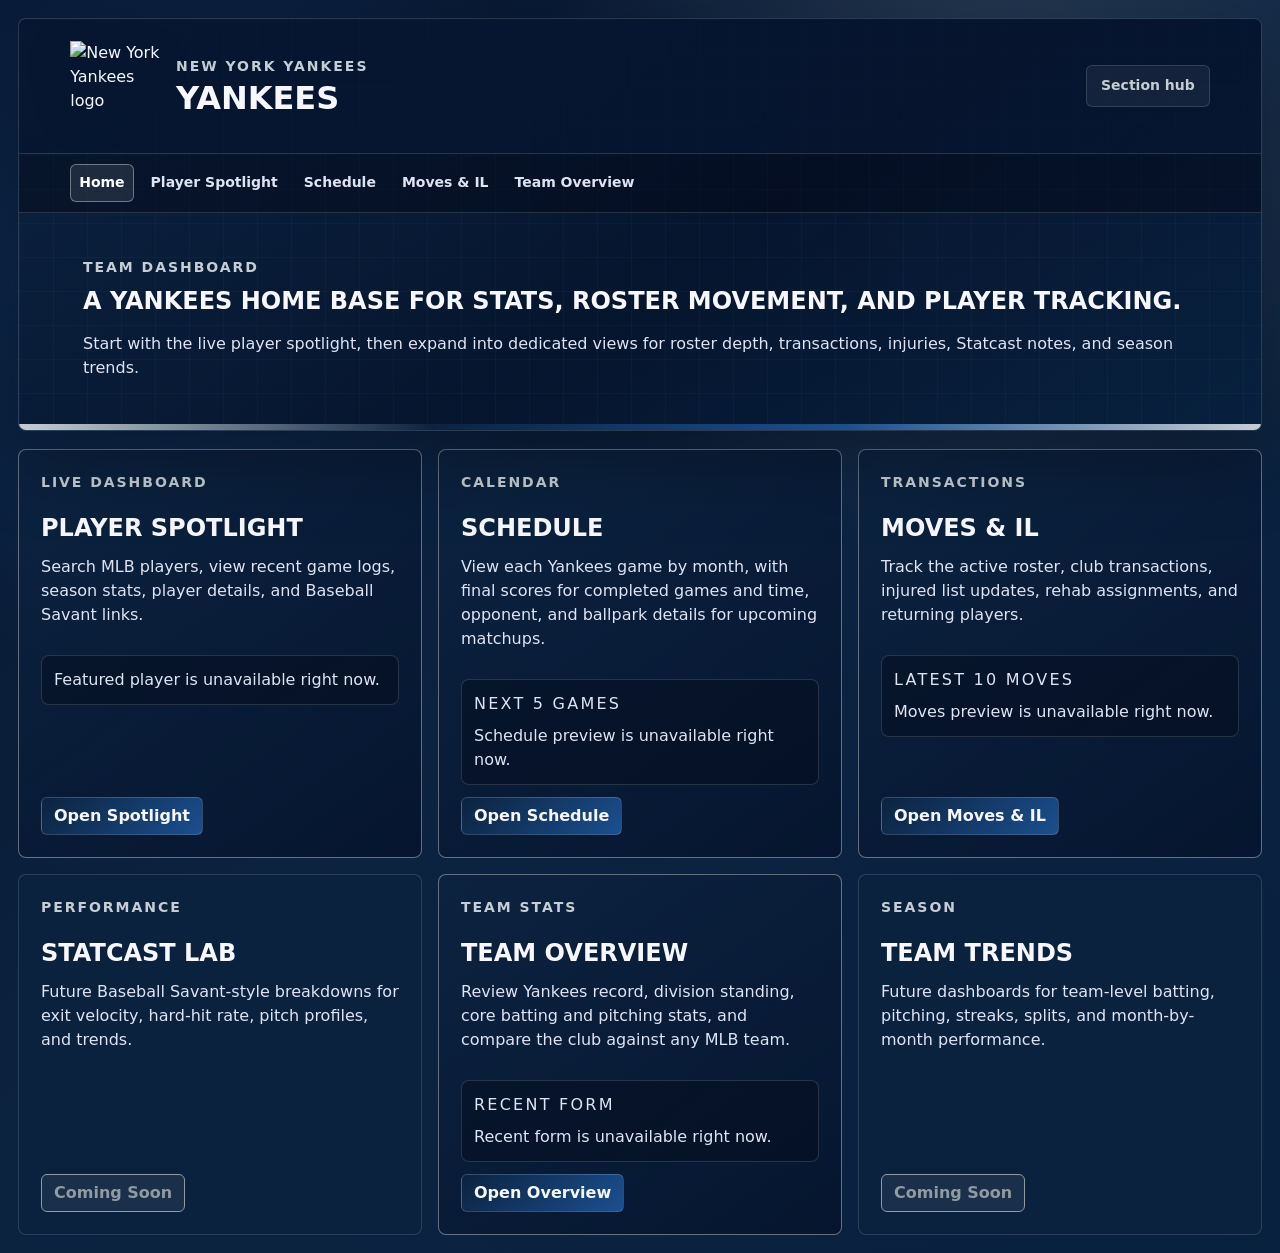
==== yankees/index.html @ 2ce7e10b "added a universal stylesheet" ====
<!doctype html>
<html lang="en">
  <head>
    <meta charset="UTF-8" />
    <meta name="viewport" content="width=device-width, initial-scale=1.0" />
    <title>Yankees</title>
    <link rel="preconnect" href="https://statsapi.mlb.com" />
    <link rel="preconnect" href="https://cdn.jsdelivr.net" />
    <link href="https://cdn.jsdelivr.net/npm/bootstrap@5.3.3/dist/css/bootstrap.min.css" rel="stylesheet" />
    <link rel="stylesheet" href="./styles.css" />
    <link rel="stylesheet" href="./shared.css" />
  </head>
  <body>
    <main class="site-shell container-fluid">
      <section class="hero-panel position-relative overflow-hidden">
        <header class="topbar d-flex flex-column flex-md-row align-items-start align-items-md-center justify-content-between gap-3">
          <div class="brand-lockup d-flex align-items-center gap-3">
            <img class="brand-logo" src="./assets/new-york-yankees.svg" alt="New York Yankees logo" />
            <div>
              <p class="kicker mb-1">New York Yankees</p>
              <h1 class="display-title mb-0">Yankees</h1>
            </div>
          </div>
          <span class="status-pill">Section hub</span>
        </header>

        <details class="site-nav">
          <summary><span>Menu</span><span class="site-nav-icon" aria-hidden="true"></span></summary>
          <nav class="site-nav-links" aria-label="Yankees sections">
            <a class="site-nav-link active" href="./">Home</a>
            <a class="site-nav-link" href="./player-spotlight/">Player Spotlight</a>
            <a class="site-nav-link" href="./schedule/">Schedule</a>
            <a class="site-nav-link" href="./moves-il/">Moves & IL</a>
            <a class="site-nav-link" href="./team-overview/">Team Overview</a>
          </nav>
        </details>
        <nav class="desktop-site-nav navbar navbar-expand" aria-label="Yankees sections">
          <div class="navbar-nav">
            <a class="nav-link active" href="./" aria-current="page">Home</a>
            <a class="nav-link" href="./player-spotlight/">Player Spotlight</a>
            <a class="nav-link" href="./schedule/">Schedule</a>
            <a class="nav-link" href="./moves-il/">Moves & IL</a>
            <a class="nav-link" href="./team-overview/">Team Overview</a>
          </div>
        </nav>

        <section class="hero-body row g-4 align-items-end">
          <div class="col-12">
            <p class="eyebrow mb-2">Team dashboard</p>
            <h2 class="hero-heading mb-3">A Yankees home base for stats, roster movement, and player tracking.</h2>
            <p class="hero-copy mb-0">
              Start with the live player spotlight, then expand into dedicated views for roster depth, transactions, injuries, Statcast notes, and season trends.
            </p>
          </div>
        </section>
      </section>

      <section class="section-grid row g-3">
        <article class="col-12 col-md-6 col-xl-4">
          <div class="section-card section-card-active h-100">
            <p class="card-kicker mb-2">Live Dashboard</p>
            <h2>Player Spotlight</h2>
            <p>Search MLB players, view recent game logs, season stats, player details, and Baseball Savant links.</p>
            <div class="card-preview" id="spotlight-preview">
              <p class="preview-loading mb-0">Loading featured player...</p>
            </div>
            <a class="btn btn-section" href="./player-spotlight/">Open Spotlight</a>
          </div>
        </article>

        <article class="col-12 col-md-6 col-xl-4">
          <div class="section-card section-card-active h-100">
            <p class="card-kicker mb-2">Calendar</p>
            <h2>Schedule</h2>
            <p>View each Yankees game by month, with final scores for completed games and time, opponent, and ballpark details for upcoming matchups.</p>
            <div class="card-preview">
              <p class="preview-label mb-2">Next 5 Games</p>
              <div class="preview-list" id="schedule-preview">
                <p class="preview-loading mb-0">Loading schedule...</p>
              </div>
            </div>
            <a class="btn btn-section" href="./schedule/">Open Schedule</a>
          </div>
        </article>

        <article class="col-12 col-md-6 col-xl-4">
          <div class="section-card section-card-active h-100">
            <p class="card-kicker mb-2">Transactions</p>
            <h2>Moves & IL</h2>
            <p>Track the active roster, club transactions, injured list updates, rehab assignments, and returning players.</p>
            <div class="card-preview">
              <p class="preview-label mb-2">Latest 10 Moves</p>
              <div class="preview-list" id="moves-preview">
                <p class="preview-loading mb-0">Loading moves...</p>
              </div>
            </div>
            <a class="btn btn-section" href="./moves-il/">Open Moves & IL</a>
          </div>
        </article>

        <article class="col-12 col-md-6 col-xl-4">
          <div class="section-card h-100">
            <p class="card-kicker mb-2">Performance</p>
            <h2>Statcast Lab</h2>
            <p>Future Baseball Savant-style breakdowns for exit velocity, hard-hit rate, pitch profiles, and trends.</p>
            <span class="btn btn-section disabled" aria-disabled="true">Coming Soon</span>
          </div>
        </article>

        <article class="col-12 col-md-6 col-xl-4">
          <div class="section-card section-card-active h-100">
            <p class="card-kicker mb-2">Team Stats</p>
            <h2>Team Overview</h2>
            <p>Review Yankees record, division standing, core batting and pitching stats, and compare the club against any MLB team.</p>
            <div class="card-preview">
              <p class="preview-label mb-2">Recent Form</p>
              <div class="form-preview" id="form-preview">
                <p class="preview-loading mb-0">Scanning recent games...</p>
              </div>
            </div>
            <a class="btn btn-section" href="./team-overview/">Open Overview</a>
          </div>
        </article>

        <article class="col-12 col-md-6 col-xl-4">
          <div class="section-card h-100">
            <p class="card-kicker mb-2">Season</p>
            <h2>Team Trends</h2>
            <p>Future dashboards for team-level batting, pitching, streaks, splits, and month-by-month performance.</p>
            <span class="btn btn-section disabled" aria-disabled="true">Coming Soon</span>
          </div>
        </article>
      </section>
    </main>
    <script src="./app.js" defer></script>
  </body>
</html>
---- yankees/styles.css ----
strong,
b {
  font-weight: 700;
}

.display-title {
  font-size: 2rem;
  font-weight: 800;
  line-height: 1.1;
}

.hero-heading,
.section-card h2 {
  font-size: 1.5rem;
  font-weight: 700;
  line-height: 1.25;
}

.hero-copy,
.section-card p:not(.card-kicker),
.preview-row > span:last-child {
  font-size: 1rem;
  font-weight: 400;
}

.kicker,
.eyebrow,
.card-kicker,
.preview-label,
.preview-loading,
.status-pill,
.site-nav summary,
.site-nav-link,
.desktop-site-nav .nav-link,
.preview-row small,
.spotlight-mini small,
.form-row small {
  font-size: 0.875rem;
  font-weight: 600;
}

.preview-row strong,
.spotlight-mini strong,
.form-row strong,
.form-row b,
.mini-stat,
.btn-section {
  font-weight: 700;
}

.mini-stat {
  font-size: 0.875rem;
}

body {
  min-height: 100vh;
  color: var(--ink);
  background:
    radial-gradient(circle at 78% 10%, rgba(196, 206, 211, 0.16), transparent 30%),
    radial-gradient(circle at 12% 20%, rgba(27, 79, 143, 0.38), transparent 28%),
    linear-gradient(135deg, var(--swatch-deep) 0%, var(--yankees-navy) 48%, var(--swatch-shadow) 100%);
  font-family: Inter, ui-sans-serif, system-ui, -apple-system, BlinkMacSystemFont, "Segoe UI", sans-serif;
}

.site-shell {
  max-width: 1440px;
  padding: 18px;
}

.hero-panel {
  min-height: 0;
  border: 1px solid var(--line);
  border-radius: 8px;
  background:
    linear-gradient(rgba(255, 255, 255, 0.024) 1px, transparent 1px),
    linear-gradient(90deg, rgba(255, 255, 255, 0.024) 1px, transparent 1px),
    linear-gradient(145deg, rgba(12, 35, 64, 0.98), rgba(6, 21, 46, 0.96) 56%, rgba(8, 33, 63, 0.98));
  background-size: 34px 34px, 34px 34px, auto;
  box-shadow: var(--shadow);
}

.hero-panel::after {
  content: "";
  position: absolute;
  inset: auto 0 0;
  height: 6px;
  background: linear-gradient(90deg, var(--yankees-silver), var(--yankees-navy), var(--swatch-mid), var(--yankees-silver));
}

.hero-body {
  padding: clamp(24px, 4vw, 44px) clamp(20px, 5vw, 64px) clamp(30px, 4vw, 50px);
}

.kicker,
.eyebrow,
.card-kicker {
  color: var(--muted);
  font-size: 0.78rem;
  font-weight: 800;
  letter-spacing: 0.14em;
  text-transform: uppercase;
}

.display-title,
.hero-heading,
.section-card h2 {
  letter-spacing: 0;
  text-transform: uppercase;
}

.display-title {
  font-size: clamp(2.2rem, 6vw, 5.6rem);
  font-weight: 850;
  line-height: 0.92;
}

.hero-heading {
  max-width: none;
  font-size: clamp(2rem, 5vw, 4.9rem);
  font-weight: 850;
  line-height: 0.98;
}

.hero-copy {
  max-width: none;
  color: #dfe4f4;
  font-size: clamp(1rem, 1.8vw, 1.25rem);
  font-weight: 650;
}

.status-pill {
  min-height: 42px;
  border: 1px solid var(--line);
  border-radius: 6px;
  color: var(--yankees-silver);
  background: rgba(255, 255, 255, 0.06);
  display: inline-flex;
  align-items: center;
  justify-content: center;
  padding: 0 14px;
  font-size: 0.85rem;
  font-weight: 800;
  white-space: nowrap;
}

.section-grid {
  padding-top: 18px;
}

.section-card {
  border: 1px solid var(--line);
  border-radius: 8px;
  background: var(--panel);
  padding: 22px;
  display: flex;
  flex-direction: column;
  gap: 12px;
}

.section-card-active {
  border-color: var(--line-bright);
  background: linear-gradient(145deg, rgba(12, 35, 64, 0.98), rgba(6, 21, 46, 0.92));
}

.section-card h2 {
  margin: 0;
  font-size: clamp(1.35rem, 2.4vw, 2rem);
  font-weight: 850;
}

.section-card p:not(.card-kicker) {
  color: #dfe4f4;
  font-weight: 650;
}

.card-preview {
  border: 1px solid var(--line);
  border-radius: 8px;
  background: rgba(3, 6, 20, 0.36);
  padding: 12px;
}

.preview-label {
  color: var(--muted);
  font-size: 0.72rem;
  font-weight: 900;
  letter-spacing: 0.14em;
  text-transform: uppercase;
}

.preview-loading {
  color: var(--muted);
  font-size: 0.88rem;
  font-weight: 750;
}

.preview-list,
.form-preview {
  display: grid;
  gap: 8px;
}

.preview-list {
  max-height: 248px;
  overflow: auto;
}

.preview-row,
.spotlight-mini,
.form-row {
  border: 1px solid rgba(196, 206, 212, 0.12);
  border-radius: 6px;
  color: var(--ink);
  background: rgba(255, 255, 255, 0.045);
  text-decoration: none;
}

.preview-row:hover,
.preview-row:focus,
.spotlight-mini:hover,
.spotlight-mini:focus,
.form-row:hover,
.form-row:focus {
  border-color: var(--line-bright);
  color: #fff;
  background: rgba(196, 206, 212, 0.12);
}

.preview-row {
  min-height: 54px;
  display: grid;
  grid-template-columns: minmax(88px, 0.4fr) minmax(0, 1fr);
  gap: 12px;
  align-items: center;
  padding: 8px 10px;
}

.preview-row span,
.spotlight-mini span,
.form-row span {
  min-width: 0;
}

.preview-row strong,
.spotlight-mini strong,
.form-row strong,
.form-row b {
  display: block;
  overflow: hidden;
  color: var(--ink);
  font-weight: 900;
  line-height: 1.2;
  text-overflow: ellipsis;
  white-space: nowrap;
}

.preview-row small,
.spotlight-mini small,
.form-row small {
  display: block;
  overflow: hidden;
  color: var(--muted);
  font-size: 0.74rem;
  font-weight: 800;
  line-height: 1.25;
  text-overflow: ellipsis;
  white-space: nowrap;
}

.preview-row > span:last-child {
  overflow: hidden;
  color: #dfe4f4;
  font-size: 0.86rem;
  font-weight: 750;
  text-overflow: ellipsis;
  white-space: nowrap;
}

.spotlight-mini {
  display: grid;
  grid-template-columns: minmax(0, 1fr) auto auto;
  gap: 8px;
  align-items: center;
  padding: 10px;
}

.mini-stat {
  min-width: 62px;
  border-radius: 6px;
  color: var(--yankees-silver);
  background: rgba(196, 206, 212, 0.12);
  display: inline-flex;
  justify-content: center;
  padding: 7px 8px;
  font-size: 0.82rem;
  font-weight: 900;
  white-space: nowrap;
}

.form-row {
  display: grid;
  grid-template-columns: 74px minmax(0, 1fr);
  gap: 10px;
  align-items: center;
  padding: 10px;
}

.form-row.hot {
  border-left: 3px solid #9af0c8;
}

.form-row.watch {
  border-left: 3px solid #ffbec4;
}

.btn-section {
  width: fit-content;
  margin-top: auto;
  border: 1px solid rgba(255, 255, 255, 0.16);
  border-radius: 6px;
  color: var(--ink);
  background: linear-gradient(135deg, var(--yankees-navy), var(--swatch-mid));
  font-weight: 800;
}

.btn-section:hover,
.btn-section:focus {
  border-color: rgba(255, 255, 255, 0.32);
  color: #fff;
  background: linear-gradient(135deg, var(--swatch-mid), var(--swatch-shadow));
}

.btn-section.disabled {
  color: var(--quiet);
  background: rgba(255, 255, 255, 0.06);
  opacity: 1;
}

@media (max-width: 575.98px) {
  .site-shell {
    padding: 10px;
  }

  .topbar,
  .hero-body {
    padding-inline: 16px;
  }

  .brand-lockup {
    align-items: flex-start !important;
  }

  .brand-logo {
    height: 4rem;
  }

  .display-title {
    font-size: clamp(2rem, 13vw, 3.2rem);
  }

  .hero-heading {
    font-size: clamp(1.6rem, 9vw, 2.6rem);
  }

  .site-nav summary {
    display: flex;
    padding-inline: 16px;
  }

  .site-nav {
    display: block;
  }

  .site-nav-links {
    display: none;
    padding: 0 16px 12px;
  }

  .site-nav[open] .site-nav-links {
    display: grid;
    grid-template-columns: 1fr;
  }

  .site-nav-link {
    width: 100%;
  }

  .desktop-site-nav {
    display: none;
  }

  .status-pill,
  .btn-section {
    width: 100%;
  }

  .spotlight-mini,
  .form-row,
  .preview-row {
    grid-template-columns: 1fr;
  }

  .mini-stat {
    justify-content: flex-start;
  }
}

strong,
b {
  font-weight: 700;
}

.display-title {
  font-size: 2rem;
  font-weight: 800;
  line-height: 1.1;
}

.hero-heading,
.section-card h2 {
  font-size: 1.5rem;
  font-weight: 700;
  line-height: 1.25;
}

.hero-copy,
.section-card p:not(.card-kicker),
.preview-row > span:last-child {
  font-size: 1rem;
  font-weight: 400;
}

.kicker,
.eyebrow,
.card-kicker,
.preview-label,
.preview-loading,
.status-pill,
.site-nav summary,
.site-nav-link,
.desktop-site-nav .nav-link,
.preview-row small,
.spotlight-mini small,
.form-row small {
  font-size: 0.875rem;
  font-weight: 600;
}

.preview-row strong,
.spotlight-mini strong,
.form-row strong,
.form-row b,
.mini-stat,
.btn-section {
  font-weight: 700;
}

.mini-stat {
  font-size: 0.875rem;
}
---- yankees/shared.css ----
:root {
  color-scheme: dark;
  --yankees-navy: #0c2340;
  --yankees-silver: #c4ced4;
  --swatch-deep: #06152e;
  --swatch-mid: #1b4f8f;
  --swatch-shadow: #08213f;
  --bs-body-color: #f7f8ff;
  --bs-body-bg: var(--swatch-deep);
  --ink: #f7f8ff;
  --muted: var(--yankees-silver);
  --quiet: #8f9aa2;
  --line: rgba(196, 206, 211, 0.18);
  --line-bright: rgba(196, 206, 211, 0.48);
  --panel: rgba(12, 35, 64, 0.84);
  --panel-strong: rgba(6, 21, 46, 0.94);
  --green: #4db38a;
  --shadow: 0 24px 80px rgba(0, 0, 0, 0.34);
}

body {
  min-height: 100vh;
  color: var(--ink);
  background:
    radial-gradient(circle at 78% 10%, rgba(196, 206, 211, 0.16), transparent 30%),
    radial-gradient(circle at 12% 20%, rgba(27, 79, 143, 0.38), transparent 28%),
    linear-gradient(135deg, var(--swatch-deep) 0%, var(--yankees-navy) 48%, var(--swatch-shadow) 100%);
  font-family: Inter, ui-sans-serif, system-ui, -apple-system, BlinkMacSystemFont, "Segoe UI", sans-serif;
  font-size: 1rem;
  font-weight: 400;
  line-height: 1.5;
}

strong,
b {
  font-weight: 700;
}

.site-shell,
.app-shell {
  max-width: 1440px;
  padding: 18px;
}

.topbar {
  min-height: 86px;
  padding: 22px clamp(20px, 4vw, 54px);
  border-bottom: 1px solid var(--line);
  background: rgba(6, 21, 46, 0.76);
}

.brand-lockup {
  min-width: 0;
}

.brand-logo {
  width: auto;
  height: calc(clamp(2.024rem, 5.52vw, 5.152rem) + 1.2rem);
  aspect-ratio: 1;
  flex: 0 0 auto;
  object-fit: contain;
  border: 0;
  border-radius: 0;
  background: transparent;
  padding: 0;
  filter: drop-shadow(0 12px 22px rgba(0, 0, 0, 0.28));
}

.site-nav {
  display: none;
  border-bottom: 1px solid var(--line);
  background: rgba(3, 6, 20, 0.42);
}

.site-nav summary {
  min-height: 50px;
  padding: 0 clamp(20px, 4vw, 54px);
  color: var(--ink);
  cursor: pointer;
  display: none;
  align-items: center;
  justify-content: space-between;
  font-size: 0.875rem;
  font-weight: 600;
  text-transform: uppercase;
}

.site-nav summary::-webkit-details-marker {
  display: none;
}

.site-nav-icon,
.site-nav-icon::before,
.site-nav-icon::after {
  width: 22px;
  height: 2px;
  border-radius: 999px;
  background: var(--yankees-silver);
  display: block;
}

.site-nav-icon {
  position: relative;
}

.site-nav-icon::before,
.site-nav-icon::after {
  content: "";
  position: absolute;
  left: 0;
}

.site-nav-icon::before {
  top: -7px;
}

.site-nav-icon::after {
  top: 7px;
}

.site-nav-links {
  padding: 10px clamp(20px, 4vw, 54px);
  display: flex;
  flex-wrap: wrap;
  gap: 8px;
}

.site-nav-link {
  min-height: 38px;
  border: 1px solid transparent;
  border-radius: 6px;
  color: #dfe4f4;
  display: inline-flex;
  align-items: center;
  padding: 0 12px;
  font-size: 0.875rem;
  font-weight: 600;
  text-decoration: none;
}

.site-nav-link:hover,
.site-nav-link:focus,
.site-nav-link.active {
  border-color: var(--line-bright);
  color: #fff;
  background: rgba(196, 206, 212, 0.12);
}

.desktop-site-nav {
  min-height: 58px;
  border-bottom: 1px solid var(--line);
  background: rgba(3, 6, 20, 0.42);
  padding: 10px clamp(20px, 4vw, 54px);
}

.desktop-site-nav .navbar-nav {
  flex-direction: row;
  flex-wrap: wrap;
  gap: 8px;
}

.desktop-site-nav .nav-link {
  min-height: 38px;
  border: 1px solid transparent;
  border-radius: 6px;
  color: #dfe4f4;
  display: inline-flex;
  align-items: center;
  padding: 0 12px;
  font-size: 0.875rem;
  font-weight: 600;
}

.desktop-site-nav .nav-link:hover,
.desktop-site-nav .nav-link:focus,
.desktop-site-nav .nav-link.active {
  border-color: var(--line-bright);
  color: #fff;
  background: rgba(196, 206, 212, 0.12);
}

.display-title {
  font-size: 2rem;
  font-weight: 800;
  line-height: 1.1;
  letter-spacing: 0;
  text-transform: uppercase;
}

.page-heading,
.hero-heading,
.section-card h2,
.panel-heading,
.month-title,
.team-name,
.insight-panel h3 {
  font-size: 1.5rem;
  font-weight: 700;
  line-height: 1.25;
  letter-spacing: 0;
  text-transform: uppercase;
}

.standing-line,
.matchup,
.summary-strip strong,
.compact .stat-card strong {
  font-size: 1.25rem;
  font-weight: 600;
}

.kicker,
.eyebrow,
.card-kicker,
.panel-kicker,
.label-small,
.section-label,
.player-meta,
.status-pill,
.preview-label,
.preview-loading,
.result-button small,
.roster-link small,
.feed small,
.table th,
.stat-card span,
.metric-badge,
.metric-row strong,
.metric-value small,
.game-status,
.weekday-row span,
.day-number,
#recent-summary,
#roster-count,
#transaction-window {
  font-size: 0.875rem;
  font-weight: 600;
}

.status-pill {
  min-height: 42px;
  border: 1px solid var(--line);
  border-radius: 6px;
  color: var(--yankees-silver);
  background: rgba(255, 255, 255, 0.06);
  display: inline-flex;
  align-items: center;
  justify-content: center;
  padding: 0 14px;
  white-space: nowrap;
}

.btn-control,
.btn-yankees,
.btn-section,
.result-button span,
.mini-stat {
  font-weight: 700;
}

.hero-copy,
.page-copy,
.section-card p:not(.card-kicker),
.month-summary,
.game-detail,
.empty-day,
.player-bio,
.bio-row,
.table td,
.result-button span,
.form-control,
.feed p,
.roster-link span,
.insight-panel p,
.btn-control,
.btn-yankees {
  font-size: 1rem;
  font-weight: 400;
}

.record-line,
.metric-value span,
.player-name,
.stat-card strong {
  font-size: 2rem;
  font-weight: 800;
}

@media (max-width: 575.98px) {
  .site-shell,
  .app-shell {
    padding: 10px;
  }

  .topbar {
    padding-inline: 16px;
  }

  .brand-lockup {
    align-items: flex-start !important;
  }

  .brand-logo {
    height: 4rem;
  }

  .site-nav {
    display: block;
  }

  .site-nav summary {
    display: flex;
    padding-inline: 16px;
  }

  .site-nav-links {
    display: none;
    padding: 0 16px 12px;
  }

  .site-nav[open] .site-nav-links {
    display: grid;
    grid-template-columns: 1fr;
  }

  .site-nav-link {
    width: 100%;
  }

  .desktop-site-nav {
    display: none;
  }

  .header-actions,
  .status-pill,
  .nav-home-link {
    width: 100%;
  }
}
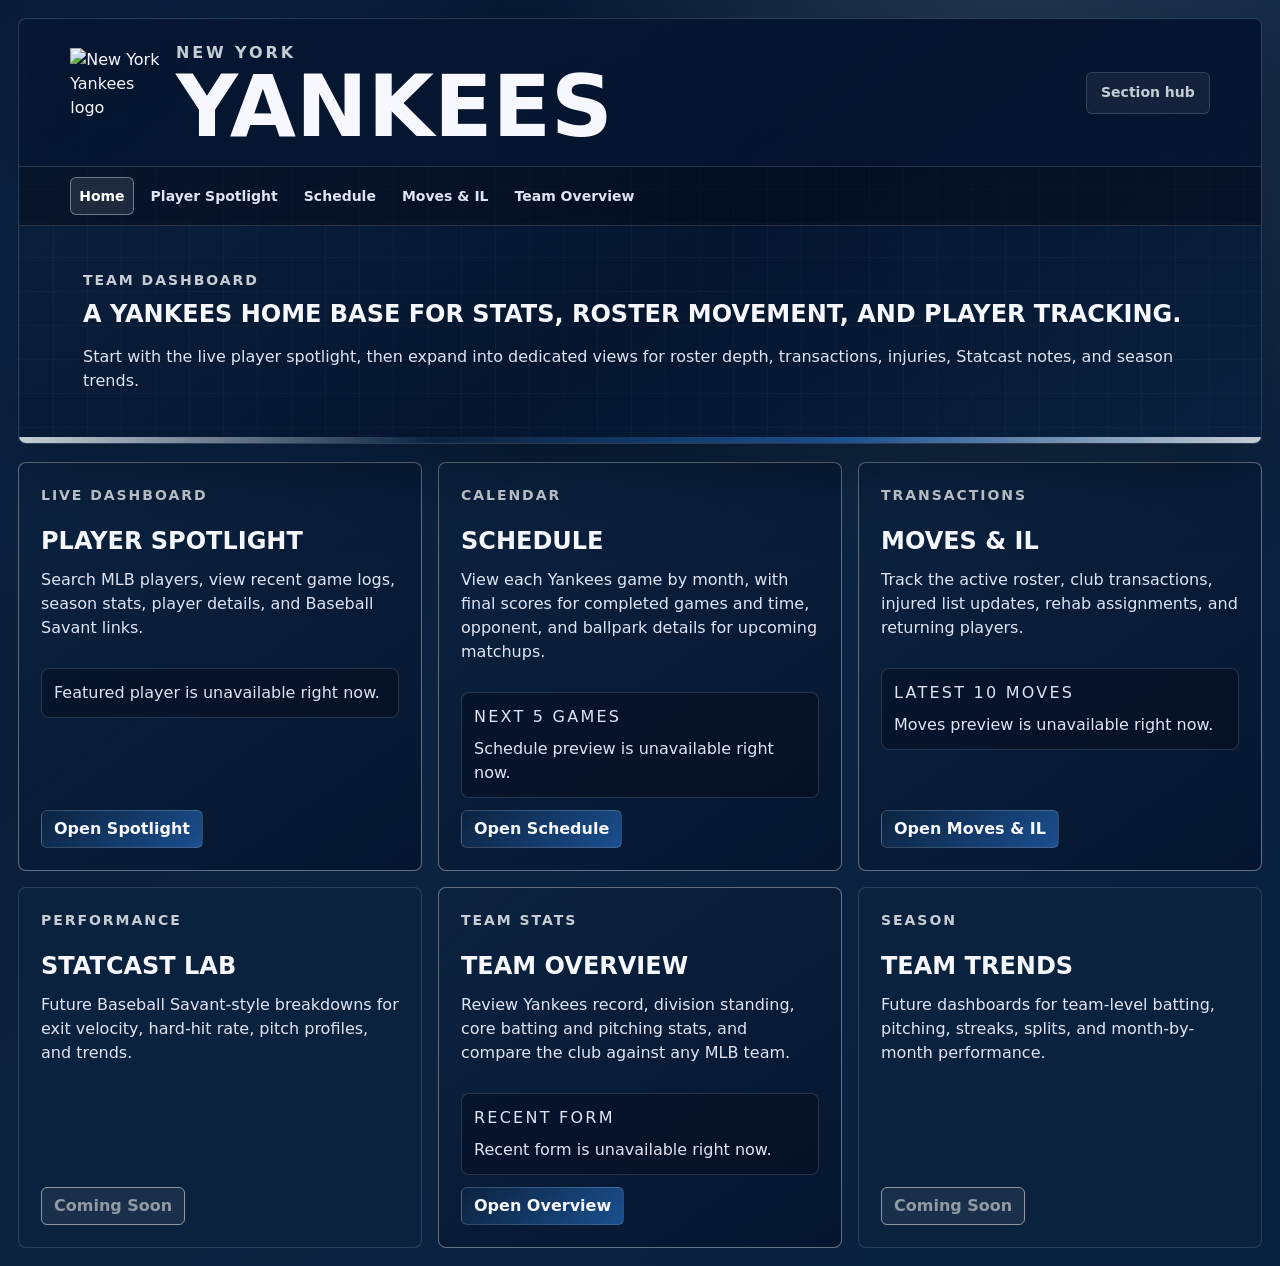
==== commit 9d704670: "fixed spacing issues on player spotlight and added recent games" ====
--- a/yankees/index.html
+++ b/yankees/index.html
@@ -17,8 +17,8 @@
           <div class="brand-lockup d-flex align-items-center gap-3">
             <img class="brand-logo" src="./assets/new-york-yankees.svg" alt="New York Yankees logo" />
             <div>
-              <p class="kicker mb-1">New York Yankees</p>
-              <h1 class="display-title mb-0">Yankees</h1>
+              <p class="kicker brand-kicker mb-1">New York</p>
+              <h1 class="display-title brand-title mb-0">Yankees</h1>
             </div>
           </div>
           <span class="status-pill">Section hub</span>
--- a/yankees/shared.css
+++ b/yankees/shared.css
@@ -286,6 +286,18 @@
   font-weight: 800;
 }
 
+.brand-title {
+  font-size: calc(clamp(2.024rem, 5.52vw, 4.152rem) + 1.2rem);
+  font-weight: 800;
+  line-height: 0.88;
+}
+
+.brand-kicker {
+  font-size: 1rem;
+  font-weight: 700;
+  letter-spacing: 0.18em;
+}
+
 @media (max-width: 575.98px) {
   .site-shell,
   .app-shell {
@@ -304,6 +316,14 @@
     height: 4rem;
   }
 
+  .brand-title {
+    font-size: 4rem;
+  }
+
+  .brand-kicker {
+    font-size: 0.875rem;
+  }
+
   .site-nav {
     display: block;
   }
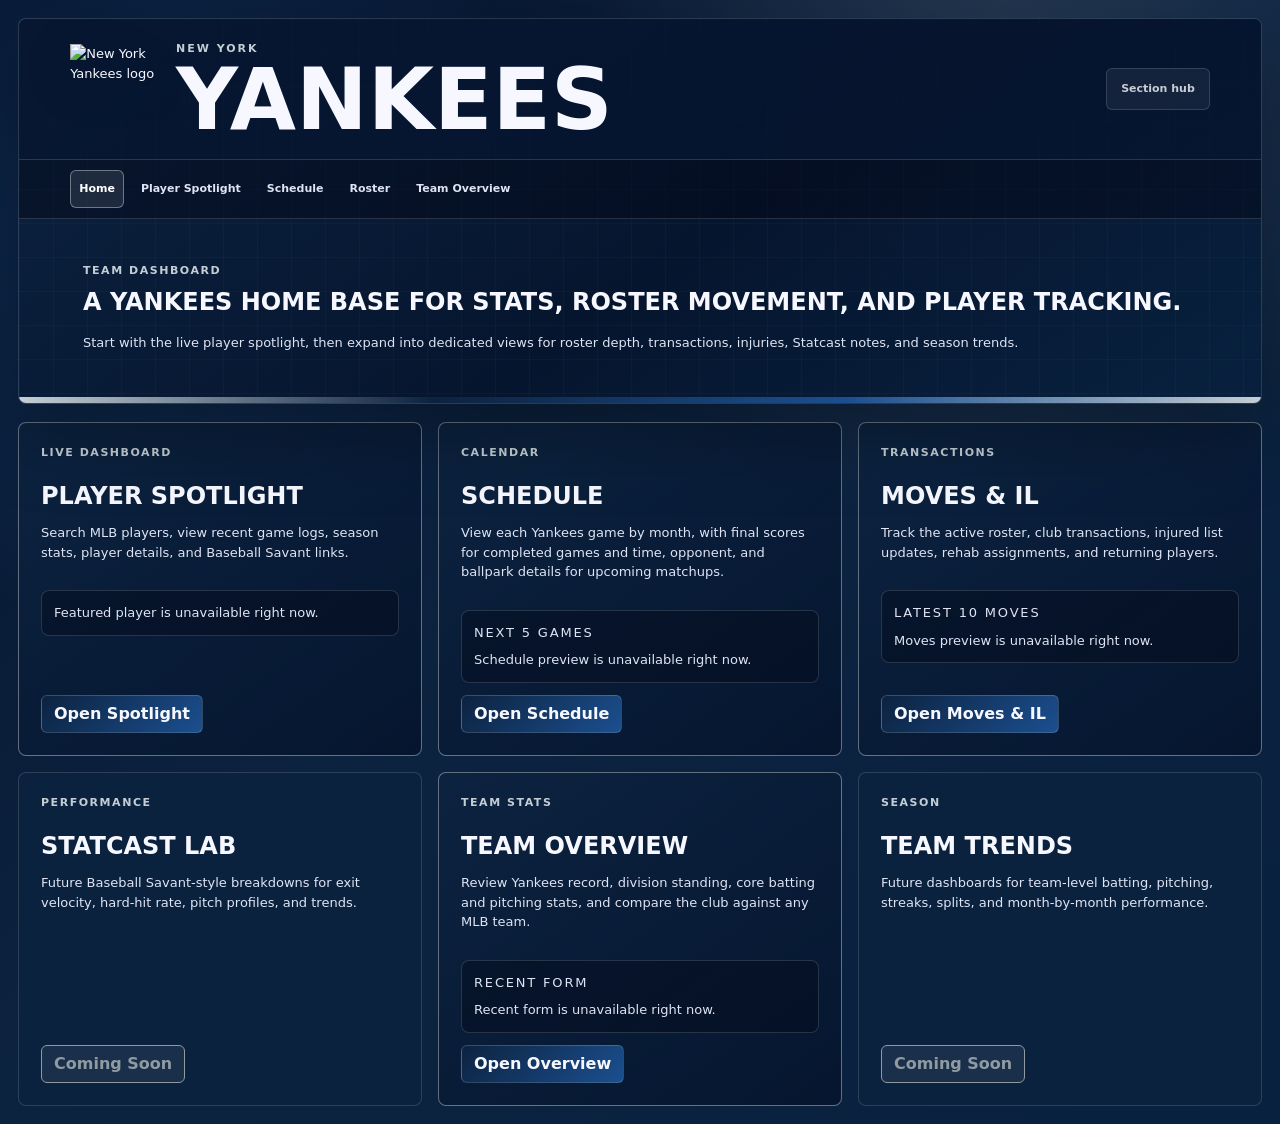
==== commit a6f91864: "renamed Moves & IL to roster on the navigation bar" ====
--- a/yankees/index.html
+++ b/yankees/index.html
@@ -30,7 +30,7 @@
             <a class="site-nav-link active" href="./">Home</a>
             <a class="site-nav-link" href="./player-spotlight/">Player Spotlight</a>
             <a class="site-nav-link" href="./schedule/">Schedule</a>
-            <a class="site-nav-link" href="./moves-il/">Moves & IL</a>
+            <a class="site-nav-link" href="./moves-il/">Roster</a>
             <a class="site-nav-link" href="./team-overview/">Team Overview</a>
           </nav>
         </details>
@@ -39,7 +39,7 @@
             <a class="nav-link active" href="./" aria-current="page">Home</a>
             <a class="nav-link" href="./player-spotlight/">Player Spotlight</a>
             <a class="nav-link" href="./schedule/">Schedule</a>
-            <a class="nav-link" href="./moves-il/">Moves & IL</a>
+            <a class="nav-link" href="./moves-il/">Roster</a>
             <a class="nav-link" href="./team-overview/">Team Overview</a>
           </div>
         </nav>
--- a/yankees/shared.css
+++ b/yankees/shared.css
@@ -16,6 +16,8 @@
   --panel-strong: rgba(6, 21, 46, 0.94);
   --green: #4db38a;
   --shadow: 0 24px 80px rgba(0, 0, 0, 0.34);
+  --text-normal: 0.8125rem;
+  --text-small: 0.6875rem;
 }
 
 body {
@@ -26,7 +28,7 @@
     radial-gradient(circle at 12% 20%, rgba(27, 79, 143, 0.38), transparent 28%),
     linear-gradient(135deg, var(--swatch-deep) 0%, var(--yankees-navy) 48%, var(--swatch-shadow) 100%);
   font-family: Inter, ui-sans-serif, system-ui, -apple-system, BlinkMacSystemFont, "Segoe UI", sans-serif;
-  font-size: 1rem;
+  font-size: var(--text-normal);
   font-weight: 400;
   line-height: 1.5;
 }
@@ -80,7 +82,7 @@
   display: none;
   align-items: center;
   justify-content: space-between;
-  font-size: 0.875rem;
+  font-size: var(--text-small);
   font-weight: 600;
   text-transform: uppercase;
 }
@@ -133,7 +135,7 @@
   display: inline-flex;
   align-items: center;
   padding: 0 12px;
-  font-size: 0.875rem;
+  font-size: var(--text-small);
   font-weight: 600;
   text-decoration: none;
 }
@@ -167,7 +169,7 @@
   display: inline-flex;
   align-items: center;
   padding: 0 12px;
-  font-size: 0.875rem;
+  font-size: var(--text-small);
   font-weight: 600;
 }
 
@@ -232,8 +234,12 @@
 .day-number,
 #recent-summary,
 #roster-count,
-#transaction-window {
-  font-size: 0.875rem;
+#transaction-window,
+.roster-tab,
+.position-heading,
+.pagination-summary,
+.pagination-button {
+  font-size: var(--text-small);
   font-weight: 600;
 }
 
@@ -274,7 +280,7 @@
 .insight-panel p,
 .btn-control,
 .btn-yankees {
-  font-size: 1rem;
+  font-size: var(--text-normal);
   font-weight: 400;
 }
 
@@ -293,7 +299,7 @@
 }
 
 .brand-kicker {
-  font-size: 1rem;
+  font-size: var(--text-normal);
   font-weight: 700;
   letter-spacing: 0.18em;
 }
@@ -321,7 +327,7 @@
   }
 
   .brand-kicker {
-    font-size: 0.875rem;
+    font-size: var(--text-small);
   }
 
   .site-nav {
@@ -357,3 +363,64 @@
     width: 100%;
   }
 }
+
+body {
+  font-size: var(--text-normal);
+}
+
+.site-nav summary,
+.site-nav-link,
+.desktop-site-nav .nav-link,
+.kicker,
+.eyebrow,
+.card-kicker,
+.panel-kicker,
+.label-small,
+.section-label,
+.player-meta,
+.status-pill,
+.preview-label,
+.preview-loading,
+.result-button small,
+.roster-link small,
+.feed small,
+.table th,
+.stat-card span,
+.metric-badge,
+.metric-row strong,
+.metric-value small,
+.game-status,
+.weekday-row span,
+.day-number,
+.position-heading,
+.roster-tab,
+.transaction-badge,
+.pagination-summary,
+.pagination-button,
+.recent-window-button,
+#recent-summary,
+#roster-count,
+#transaction-window,
+.spotlight .bio-row span:first-child {
+  font-size: var(--text-small);
+}
+
+.hero-copy,
+.page-copy,
+.section-card p:not(.card-kicker),
+.month-summary,
+.game-detail,
+.empty-day,
+.player-bio,
+.bio-row,
+.table td,
+.result-button span,
+.form-control,
+.feed p,
+.roster-link span,
+.insight-panel p,
+.btn-control,
+.btn-yankees,
+.spotlight .recent-form-bar {
+  font-size: var(--text-normal);
+}
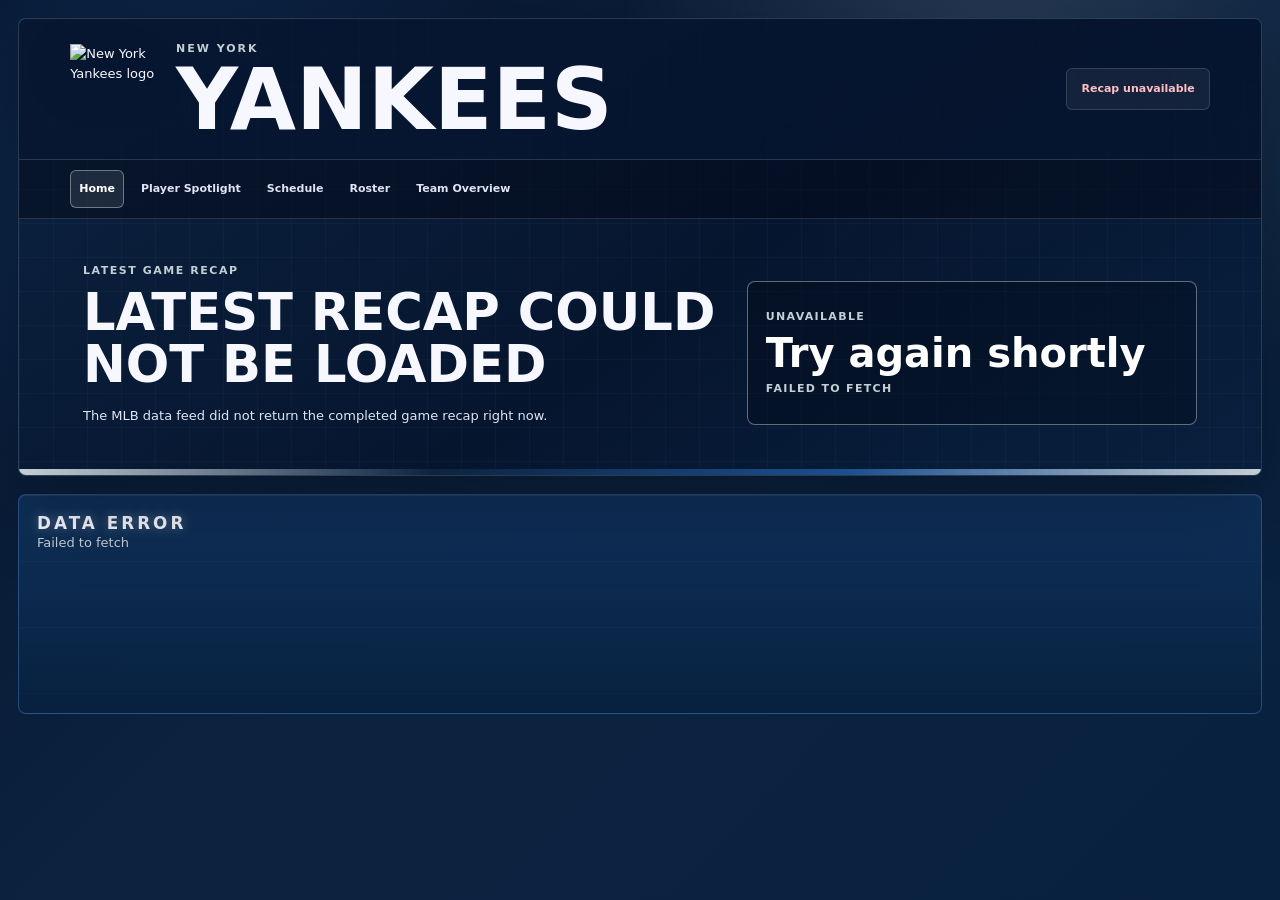
==== commit a271b323: "reworked the home page to display game recaps instead of section cards" ====
--- a/yankees/index.html
+++ b/yankees/index.html
@@ -21,7 +21,7 @@
               <h1 class="display-title brand-title mb-0">Yankees</h1>
             </div>
           </div>
-          <span class="status-pill">Section hub</span>
+          <span class="status-pill" id="recap-status">Loading latest final</span>
         </header>
 
         <details class="site-nav">
@@ -44,92 +44,43 @@
           </div>
         </nav>
 
-        <section class="hero-body row g-4 align-items-end">
-          <div class="col-12">
-            <p class="eyebrow mb-2">Team dashboard</p>
-            <h2 class="hero-heading mb-3">A Yankees home base for stats, roster movement, and player tracking.</h2>
-            <p class="hero-copy mb-0">
-              Start with the live player spotlight, then expand into dedicated views for roster depth, transactions, injuries, Statcast notes, and season trends.
+        <section class="hero-body recap-hero row g-4 align-items-end">
+          <div class="col-12 col-lg-7">
+            <p class="eyebrow mb-2">Latest game recap</p>
+            <h2 class="hero-heading mb-3" id="recap-title">Loading Yankees recap</h2>
+            <p class="hero-copy mb-0" id="recap-subtitle">
+              Pulling the latest completed game, boxscore totals, and play-by-play metrics.
             </p>
+          </div>
+          <div class="col-12 col-lg-5">
+            <div class="recap-scoreboard" id="recap-scoreboard">
+              <span>Final</span>
+              <strong>Loading score...</strong>
+              <small>MLB data is connecting</small>
+            </div>
           </div>
         </section>
       </section>
 
-      <section class="section-grid row g-3">
-        <article class="col-12 col-md-6 col-xl-4">
-          <div class="section-card section-card-active h-100">
-            <p class="card-kicker mb-2">Live Dashboard</p>
-            <h2>Player Spotlight</h2>
-            <p>Search MLB players, view recent game logs, season stats, player details, and Baseball Savant links.</p>
-            <div class="card-preview" id="spotlight-preview">
-              <p class="preview-loading mb-0">Loading featured player...</p>
-            </div>
-            <a class="btn btn-section" href="./player-spotlight/">Open Spotlight</a>
-          </div>
-        </article>
-
-        <article class="col-12 col-md-6 col-xl-4">
-          <div class="section-card section-card-active h-100">
-            <p class="card-kicker mb-2">Calendar</p>
-            <h2>Schedule</h2>
-            <p>View each Yankees game by month, with final scores for completed games and time, opponent, and ballpark details for upcoming matchups.</p>
-            <div class="card-preview">
-              <p class="preview-label mb-2">Next 5 Games</p>
-              <div class="preview-list" id="schedule-preview">
-                <p class="preview-loading mb-0">Loading schedule...</p>
-              </div>
-            </div>
-            <a class="btn btn-section" href="./schedule/">Open Schedule</a>
-          </div>
-        </article>
-
-        <article class="col-12 col-md-6 col-xl-4">
-          <div class="section-card section-card-active h-100">
-            <p class="card-kicker mb-2">Transactions</p>
-            <h2>Moves & IL</h2>
-            <p>Track the active roster, club transactions, injured list updates, rehab assignments, and returning players.</p>
-            <div class="card-preview">
-              <p class="preview-label mb-2">Latest 10 Moves</p>
-              <div class="preview-list" id="moves-preview">
-                <p class="preview-loading mb-0">Loading moves...</p>
-              </div>
-            </div>
-            <a class="btn btn-section" href="./moves-il/">Open Moves & IL</a>
-          </div>
-        </article>
-
-        <article class="col-12 col-md-6 col-xl-4">
-          <div class="section-card h-100">
-            <p class="card-kicker mb-2">Performance</p>
-            <h2>Statcast Lab</h2>
-            <p>Future Baseball Savant-style breakdowns for exit velocity, hard-hit rate, pitch profiles, and trends.</p>
-            <span class="btn btn-section disabled" aria-disabled="true">Coming Soon</span>
-          </div>
-        </article>
-
-        <article class="col-12 col-md-6 col-xl-4">
-          <div class="section-card section-card-active h-100">
-            <p class="card-kicker mb-2">Team Stats</p>
-            <h2>Team Overview</h2>
-            <p>Review Yankees record, division standing, core batting and pitching stats, and compare the club against any MLB team.</p>
-            <div class="card-preview">
-              <p class="preview-label mb-2">Recent Form</p>
-              <div class="form-preview" id="form-preview">
-                <p class="preview-loading mb-0">Scanning recent games...</p>
-              </div>
-            </div>
-            <a class="btn btn-section" href="./team-overview/">Open Overview</a>
-          </div>
-        </article>
-
-        <article class="col-12 col-md-6 col-xl-4">
-          <div class="section-card h-100">
-            <p class="card-kicker mb-2">Season</p>
-            <h2>Team Trends</h2>
-            <p>Future dashboards for team-level batting, pitching, streaks, splits, and month-by-month performance.</p>
-            <span class="btn btn-section disabled" aria-disabled="true">Coming Soon</span>
-          </div>
-        </article>
+      <section class="recap-section" aria-label="Latest Yankees game recap">
+        <div class="recap-grid" id="recap-grid">
+          <article class="recap-column">
+            <h3>NYY Hitting</h3>
+            <p class="recap-loading mb-0">Loading hitting totals...</p>
+          </article>
+          <article class="recap-column">
+            <h3>NYY Batted Balls</h3>
+            <p class="recap-loading mb-0">Loading batted-ball mix...</p>
+          </article>
+          <article class="recap-column">
+            <h3>NYY Pitching</h3>
+            <p class="recap-loading mb-0">Loading pitching totals...</p>
+          </article>
+          <article class="recap-column">
+            <h3>NYY Metrics</h3>
+            <p class="recap-loading mb-0">Loading game metrics...</p>
+          </article>
+        </div>
       </section>
     </main>
     <script src="./app.js" defer></script>
--- a/yankees/styles.css
+++ b/yankees/styles.css
@@ -1,59 +1,3 @@
-
-
-strong,
-b {
-  font-weight: 700;
-}
-
-.display-title {
-  font-size: 2rem;
-  font-weight: 800;
-  line-height: 1.1;
-}
-
-.hero-heading,
-.section-card h2 {
-  font-size: 1.5rem;
-  font-weight: 700;
-  line-height: 1.25;
-}
-
-.hero-copy,
-.section-card p:not(.card-kicker),
-.preview-row > span:last-child {
-  font-size: 1rem;
-  font-weight: 400;
-}
-
-.kicker,
-.eyebrow,
-.card-kicker,
-.preview-label,
-.preview-loading,
-.status-pill,
-.site-nav summary,
-.site-nav-link,
-.desktop-site-nav .nav-link,
-.preview-row small,
-.spotlight-mini small,
-.form-row small {
-  font-size: 0.875rem;
-  font-weight: 600;
-}
-
-.preview-row strong,
-.spotlight-mini strong,
-.form-row strong,
-.form-row b,
-.mini-stat,
-.btn-section {
-  font-weight: 700;
-}
-
-.mini-stat {
-  font-size: 0.875rem;
-}
-
 body {
   min-height: 100vh;
   color: var(--ink);
@@ -62,11 +6,6 @@
     radial-gradient(circle at 12% 20%, rgba(27, 79, 143, 0.38), transparent 28%),
     linear-gradient(135deg, var(--swatch-deep) 0%, var(--yankees-navy) 48%, var(--swatch-shadow) 100%);
   font-family: Inter, ui-sans-serif, system-ui, -apple-system, BlinkMacSystemFont, "Segoe UI", sans-serif;
-}
-
-.site-shell {
-  max-width: 1440px;
-  padding: 18px;
 }
 
 .hero-panel {
@@ -93,370 +32,260 @@
   padding: clamp(24px, 4vw, 44px) clamp(20px, 5vw, 64px) clamp(30px, 4vw, 50px);
 }
 
+.hero-panel .hero-heading {
+  max-width: none;
+  font-size: clamp(1.8rem, 4vw, 3.6rem);
+  font-weight: 800;
+  line-height: 1;
+}
+
+.hero-panel .hero-copy {
+  max-width: 62rem;
+  color: #dfe4f4;
+}
+
 .kicker,
-.eyebrow,
-.card-kicker {
+.eyebrow {
   color: var(--muted);
-  font-size: 0.78rem;
-  font-weight: 800;
   letter-spacing: 0.14em;
   text-transform: uppercase;
 }
 
-.display-title,
-.hero-heading,
-.section-card h2 {
-  letter-spacing: 0;
-  text-transform: uppercase;
-}
-
-.display-title {
-  font-size: clamp(2.2rem, 6vw, 5.6rem);
-  font-weight: 850;
-  line-height: 0.92;
-}
-
-.hero-heading {
-  max-width: none;
-  font-size: clamp(2rem, 5vw, 4.9rem);
-  font-weight: 850;
-  line-height: 0.98;
-}
-
-.hero-copy {
-  max-width: none;
-  color: #dfe4f4;
-  font-size: clamp(1rem, 1.8vw, 1.25rem);
-  font-weight: 650;
-}
-
-.status-pill {
-  min-height: 42px;
-  border: 1px solid var(--line);
-  border-radius: 6px;
-  color: var(--yankees-silver);
-  background: rgba(255, 255, 255, 0.06);
-  display: inline-flex;
-  align-items: center;
-  justify-content: center;
-  padding: 0 14px;
-  font-size: 0.85rem;
-  font-weight: 800;
-  white-space: nowrap;
-}
-
-.section-grid {
+.recap-scoreboard {
+  min-height: 144px;
+  border: 1px solid var(--line-bright);
+  border-radius: 8px;
+  background: rgba(3, 6, 20, 0.34);
+  display: grid;
+  align-content: center;
+  gap: 8px;
+  padding: 18px;
+}
+
+.recap-scoreboard span,
+.recap-scoreboard small,
+.recap-loading {
+  color: var(--muted);
+}
+
+.recap-scoreboard span,
+.recap-scoreboard small {
+  font-size: var(--text-small);
+  font-weight: 700;
+  letter-spacing: 0.12em;
+  text-transform: uppercase;
+}
+
+.recap-scoreboard strong {
+  color: #fff;
+  font-size: clamp(1.4rem, 5vw, 2.5rem);
+  font-weight: 800;
+  line-height: 1;
+}
+
+.recap-section {
   padding-top: 18px;
 }
 
-.section-card {
-  border: 1px solid var(--line);
+.recap-grid {
+  display: grid;
+  grid-template-columns: repeat(4, minmax(0, 1fr));
+  gap: 14px;
+}
+
+.recap-column {
+  min-width: 0;
+  min-height: 600px;
+  border: 1px solid rgba(77, 127, 190, 0.46);
   border-radius: 8px;
-  background: var(--panel);
-  padding: 22px;
-  display: flex;
-  flex-direction: column;
-  gap: 12px;
-}
-
-.section-card-active {
-  border-color: var(--line-bright);
-  background: linear-gradient(145deg, rgba(12, 35, 64, 0.98), rgba(6, 21, 46, 0.92));
-}
-
-.section-card h2 {
+  background:
+    linear-gradient(rgba(255, 255, 255, 0.018) 1px, transparent 1px),
+    linear-gradient(180deg, rgba(16, 50, 92, 0.95), rgba(8, 33, 63, 0.98));
+  background-size: 100% 66px, auto;
+  box-shadow: inset 0 1px 0 rgba(255, 255, 255, 0.06);
+  padding: 18px 18px 22px;
+}
+
+.recap-column h3 {
   margin: 0;
-  font-size: clamp(1.35rem, 2.4vw, 2rem);
-  font-weight: 850;
-}
-
-.section-card p:not(.card-kicker) {
-  color: #dfe4f4;
-  font-weight: 650;
-}
-
-.card-preview {
-  border: 1px solid var(--line);
-  border-radius: 8px;
-  background: rgba(3, 6, 20, 0.36);
-  padding: 12px;
-}
-
-.preview-label {
-  color: var(--muted);
-  font-size: 0.72rem;
-  font-weight: 900;
-  letter-spacing: 0.14em;
-  text-transform: uppercase;
-}
-
-.preview-loading {
-  color: var(--muted);
-  font-size: 0.88rem;
-  font-weight: 750;
-}
-
-.preview-list,
-.form-preview {
-  display: grid;
-  gap: 8px;
-}
-
-.preview-list {
-  max-height: 248px;
-  overflow: auto;
-}
-
-.preview-row,
-.spotlight-mini,
-.form-row {
-  border: 1px solid rgba(196, 206, 212, 0.12);
-  border-radius: 6px;
-  color: var(--ink);
-  background: rgba(255, 255, 255, 0.045);
-  text-decoration: none;
-}
-
-.preview-row:hover,
-.preview-row:focus,
-.spotlight-mini:hover,
-.spotlight-mini:focus,
-.form-row:hover,
-.form-row:focus {
-  border-color: var(--line-bright);
-  color: #fff;
-  background: rgba(196, 206, 212, 0.12);
-}
-
-.preview-row {
-  min-height: 54px;
-  display: grid;
-  grid-template-columns: minmax(88px, 0.4fr) minmax(0, 1fr);
+  color: #f4f7ff;
+  font-size: 1.05rem;
+  font-weight: 800;
+  letter-spacing: 0.18em;
+  line-height: 1.2;
+  text-transform: uppercase;
+  text-shadow: 0 0 12px rgba(255, 255, 255, 0.36);
+}
+
+.recap-divider {
+  height: 2px;
+  margin: 14px 0 18px;
+  background: linear-gradient(90deg, rgba(196, 206, 212, 0.72), rgba(196, 206, 212, 0.08));
+}
+
+.recap-row,
+.bar-stat-heading {
+  min-height: 50px;
+  display: grid;
+  grid-template-columns: minmax(0, 1fr) auto;
   gap: 12px;
   align-items: center;
-  padding: 8px 10px;
-}
-
-.preview-row span,
-.spotlight-mini span,
-.form-row span {
+}
+
+.recap-row {
+  border-bottom: 1px solid rgba(196, 206, 212, 0.1);
+}
+
+.recap-row span,
+.bar-stat-heading span,
+.metric-feature span {
   min-width: 0;
-}
-
-.preview-row strong,
-.spotlight-mini strong,
-.form-row strong,
-.form-row b {
-  display: block;
+  overflow-wrap: anywhere;
+  color: rgba(196, 206, 212, 0.78);
+  font-size: var(--text-normal);
+  font-weight: 800;
+  letter-spacing: 0.12em;
+  text-transform: uppercase;
+}
+
+.recap-row strong,
+.bar-stat-heading strong {
+  color: #f7f8ff;
+  font-size: 1.35rem;
+  font-weight: 800;
+  line-height: 1;
+  text-align: right;
+}
+
+.total-row {
+  margin-top: 14px;
+  border-top: 1px solid rgba(196, 206, 212, 0.14);
+  border-bottom: 0;
+}
+
+.bar-stat {
+  display: grid;
+  gap: 8px;
+  padding: 10px 0 16px;
+}
+
+.bar-track {
+  height: 28px;
   overflow: hidden;
-  color: var(--ink);
-  font-weight: 900;
-  line-height: 1.2;
-  text-overflow: ellipsis;
-  white-space: nowrap;
-}
-
-.preview-row small,
-.spotlight-mini small,
-.form-row small {
-  display: block;
-  overflow: hidden;
-  color: var(--muted);
-  font-size: 0.74rem;
-  font-weight: 800;
-  line-height: 1.25;
-  text-overflow: ellipsis;
-  white-space: nowrap;
-}
-
-.preview-row > span:last-child {
-  overflow: hidden;
-  color: #dfe4f4;
-  font-size: 0.86rem;
-  font-weight: 750;
-  text-overflow: ellipsis;
-  white-space: nowrap;
-}
-
-.spotlight-mini {
-  display: grid;
-  grid-template-columns: minmax(0, 1fr) auto auto;
+  border-radius: 6px;
+  background: rgba(196, 206, 212, 0.12);
+}
+
+.bar-fill {
+  min-width: 4px;
+  height: 100%;
+  color: #fff;
+  display: flex;
+  align-items: center;
+  justify-content: flex-end;
+  padding-right: 8px;
+  font-size: var(--text-small);
+  font-weight: 800;
+}
+
+.bar-fill.blue {
+  background: linear-gradient(90deg, #3b82f6, #60a5fa);
+}
+
+.bar-fill.green {
+  background: linear-gradient(90deg, #22c55e, #36d98a);
+}
+
+.bar-fill.gold {
+  background: linear-gradient(90deg, #f59e0b, #fbbf24);
+}
+
+.bar-fill.red {
+  background: linear-gradient(90deg, #ef4444, #fb7185);
+}
+
+.compact-bar {
+  margin-top: 4px;
+}
+
+.metric-feature {
+  display: grid;
   gap: 8px;
-  align-items: center;
-  padding: 10px;
-}
-
-.mini-stat {
-  min-width: 62px;
-  border-radius: 6px;
-  color: var(--yankees-silver);
-  background: rgba(196, 206, 212, 0.12);
-  display: inline-flex;
-  justify-content: center;
-  padding: 7px 8px;
-  font-size: 0.82rem;
-  font-weight: 900;
-  white-space: nowrap;
-}
-
-.form-row {
-  display: grid;
-  grid-template-columns: 74px minmax(0, 1fr);
-  gap: 10px;
-  align-items: center;
-  padding: 10px;
-}
-
-.form-row.hot {
-  border-left: 3px solid #9af0c8;
-}
-
-.form-row.watch {
-  border-left: 3px solid #ffbec4;
-}
-
-.btn-section {
-  width: fit-content;
-  margin-top: auto;
-  border: 1px solid rgba(255, 255, 255, 0.16);
-  border-radius: 6px;
-  color: var(--ink);
-  background: linear-gradient(135deg, var(--yankees-navy), var(--swatch-mid));
-  font-weight: 800;
-}
-
-.btn-section:hover,
-.btn-section:focus {
-  border-color: rgba(255, 255, 255, 0.32);
+  padding: 18px 0;
+  border-bottom: 1px solid rgba(196, 206, 212, 0.1);
+}
+
+.metric-feature strong {
   color: #fff;
-  background: linear-gradient(135deg, var(--swatch-mid), var(--swatch-shadow));
-}
-
-.btn-section.disabled {
-  color: var(--quiet);
-  background: rgba(255, 255, 255, 0.06);
-  opacity: 1;
+  font-size: clamp(2rem, 5vw, 3rem);
+  font-weight: 800;
+  line-height: 1;
+}
+
+.metric-feature strong small {
+  color: rgba(196, 206, 212, 0.78);
+  font-size: 0.95rem;
+  font-weight: 800;
+}
+
+.metric-feature em {
+  color: rgba(196, 206, 212, 0.78);
+  font-size: var(--text-small);
+  font-style: normal;
+  font-weight: 800;
+  letter-spacing: 0.08em;
+  text-transform: uppercase;
+}
+
+.recap-error {
+  min-height: 220px;
+  grid-column: 1 / -1;
+}
+
+@media (max-width: 1199.98px) {
+  .recap-grid {
+    grid-template-columns: repeat(2, minmax(0, 1fr));
+  }
+
+  .recap-column {
+    min-height: 0;
+  }
+}
+
+@media (max-width: 767.98px) {
+  .recap-grid {
+    grid-template-columns: 1fr;
+  }
+
+  .hero-panel .hero-heading {
+    font-size: clamp(1.6rem, 8vw, 2.4rem);
+  }
 }
 
 @media (max-width: 575.98px) {
-  .site-shell {
-    padding: 10px;
-  }
-
-  .topbar,
   .hero-body {
     padding-inline: 16px;
   }
 
-  .brand-lockup {
-    align-items: flex-start !important;
-  }
-
-  .brand-logo {
-    height: 4rem;
-  }
-
-  .display-title {
-    font-size: clamp(2rem, 13vw, 3.2rem);
-  }
-
-  .hero-heading {
-    font-size: clamp(1.6rem, 9vw, 2.6rem);
-  }
-
-  .site-nav summary {
-    display: flex;
-    padding-inline: 16px;
-  }
-
-  .site-nav {
-    display: block;
-  }
-
-  .site-nav-links {
-    display: none;
-    padding: 0 16px 12px;
-  }
-
-  .site-nav[open] .site-nav-links {
-    display: grid;
-    grid-template-columns: 1fr;
-  }
-
-  .site-nav-link {
-    width: 100%;
-  }
-
-  .desktop-site-nav {
-    display: none;
-  }
-
-  .status-pill,
-  .btn-section {
-    width: 100%;
-  }
-
-  .spotlight-mini,
-  .form-row,
-  .preview-row {
-    grid-template-columns: 1fr;
-  }
-
-  .mini-stat {
-    justify-content: flex-start;
-  }
-}
-
-strong,
-b {
-  font-weight: 700;
-}
-
-.display-title {
-  font-size: 2rem;
-  font-weight: 800;
-  line-height: 1.1;
-}
-
-.hero-heading,
-.section-card h2 {
-  font-size: 1.5rem;
-  font-weight: 700;
-  line-height: 1.25;
-}
-
-.hero-copy,
-.section-card p:not(.card-kicker),
-.preview-row > span:last-child {
-  font-size: 1rem;
-  font-weight: 400;
-}
-
-.kicker,
-.eyebrow,
-.card-kicker,
-.preview-label,
-.preview-loading,
-.status-pill,
-.site-nav summary,
-.site-nav-link,
-.desktop-site-nav .nav-link,
-.preview-row small,
-.spotlight-mini small,
-.form-row small {
-  font-size: 0.875rem;
-  font-weight: 600;
-}
-
-.preview-row strong,
-.spotlight-mini strong,
-.form-row strong,
-.form-row b,
-.mini-stat,
-.btn-section {
-  font-weight: 700;
-}
-
-.mini-stat {
-  font-size: 0.875rem;
-}
+  .recap-scoreboard {
+    min-height: 0;
+  }
+
+  .recap-column {
+    padding: 16px;
+  }
+
+  .recap-row,
+  .bar-stat-heading {
+    min-height: 44px;
+  }
+
+  .recap-row strong,
+  .bar-stat-heading strong {
+    font-size: 1.12rem;
+  }
+
+  .metric-feature strong {
+    font-size: 2rem;
+  }
+}
--- a/yankees/shared.css
+++ b/yankees/shared.css
@@ -421,6 +421,63 @@
 .insight-panel p,
 .btn-control,
 .btn-yankees,
-.spotlight .recent-form-bar {
-  font-size: var(--text-normal);
-}
+.spotlight .recent-form-bar,
+.preview-row strong,
+.spotlight-mini strong,
+.form-row strong,
+.form-row b,
+.preview-row > span:last-child,
+.mini-stat,
+.standing-line,
+.metric-value span {
+  font-size: var(--text-normal);
+}
+
+.preview-row small,
+.spotlight-mini small,
+.form-row small,
+.metric-badge,
+.metric-row strong,
+.metric-value small {
+  font-size: var(--text-small);
+}
+
+.schedule-panel .month-summary,
+.schedule-panel .game-detail,
+.schedule-panel .empty-day,
+.schedule-panel .btn-control,
+.schedule-panel .matchup {
+  font-size: var(--text-normal);
+}
+
+.schedule-panel .weekday-row span,
+.schedule-panel .day-number,
+.schedule-panel .game-status {
+  font-size: var(--text-small);
+}
+
+@media (max-width: 575.98px) {
+  .schedule-panel .month-controls {
+    display: grid !important;
+    grid-template-columns: repeat(3, minmax(0, 1fr));
+    gap: 6px !important;
+    width: 100%;
+  }
+
+  .schedule-panel .month-controls .btn-control {
+    width: 100%;
+    min-width: 0;
+    min-height: 38px;
+    padding-inline: 6px;
+    line-height: 1.1;
+    white-space: normal;
+  }
+
+  .schedule-panel .day-number {
+    font-size: 0;
+  }
+
+  .schedule-panel .day-number::before {
+    font-size: var(--text-small);
+  }
+}
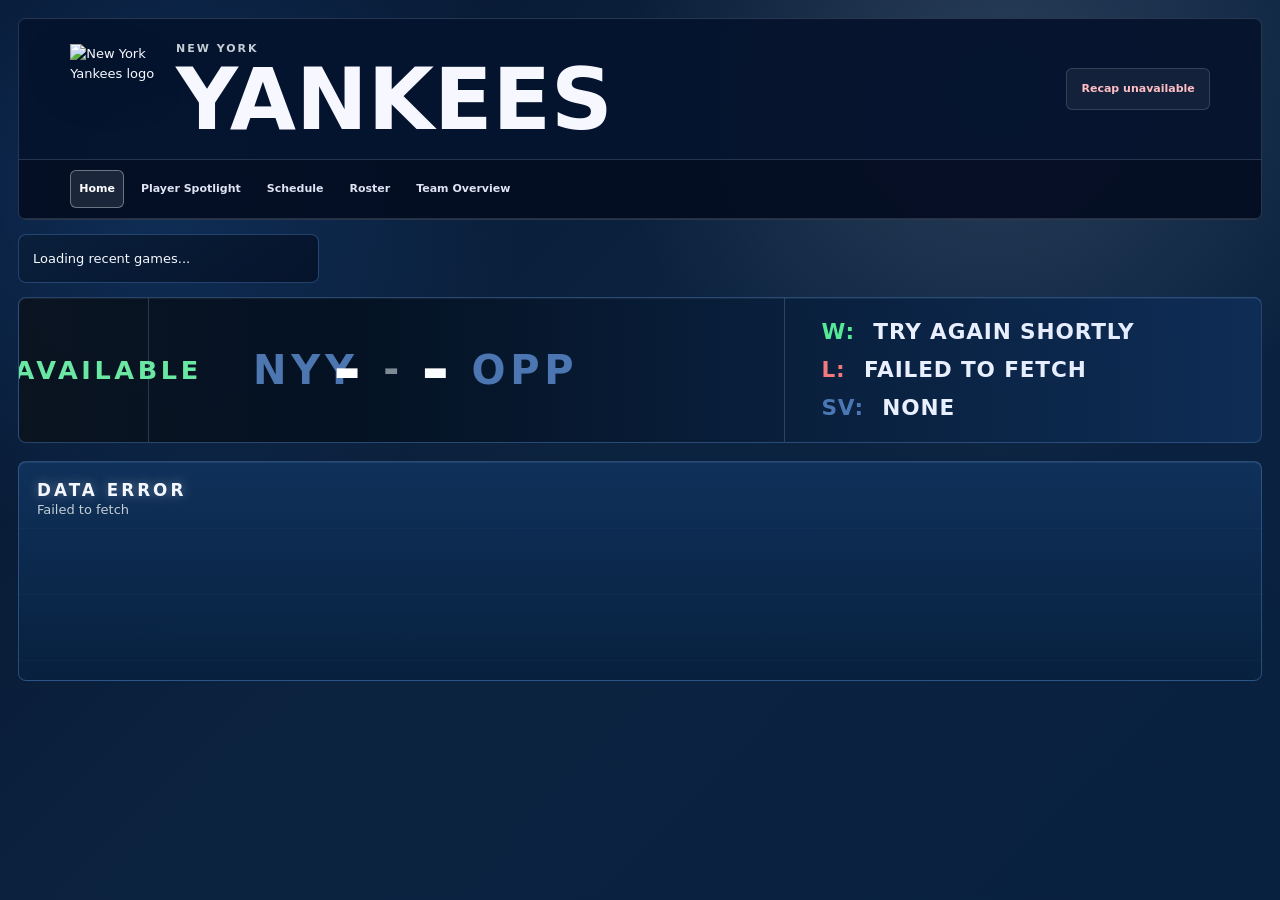
==== commit 9133a82b: "added the previous 5 games to game recap" ====
--- a/yankees/index.html
+++ b/yankees/index.html
@@ -5,6 +5,7 @@
     <meta name="viewport" content="width=device-width, initial-scale=1.0" />
     <title>Yankees</title>
     <link rel="preconnect" href="https://statsapi.mlb.com" />
+    <link rel="preconnect" href="https://www.mlbstatic.com" />
     <link rel="preconnect" href="https://cdn.jsdelivr.net" />
     <link href="https://cdn.jsdelivr.net/npm/bootstrap@5.3.3/dist/css/bootstrap.min.css" rel="stylesheet" />
     <link rel="stylesheet" href="./styles.css" />
@@ -44,22 +45,34 @@
           </div>
         </nav>
 
-        <section class="hero-body recap-hero row g-4 align-items-end">
-          <div class="col-12 col-lg-7">
-            <p class="eyebrow mb-2">Latest game recap</p>
-            <h2 class="hero-heading mb-3" id="recap-title">Loading Yankees recap</h2>
-            <p class="hero-copy mb-0" id="recap-subtitle">
-              Pulling the latest completed game, boxscore totals, and play-by-play metrics.
-            </p>
+      </section>
+
+      <section class="recent-games-section" aria-label="Previous Yankees game recaps">
+        <div class="recent-games-grid" id="recent-games-grid">
+          <button class="recent-game-button" type="button" disabled>Loading recent games...</button>
+        </div>
+      </section>
+
+      <section class="selected-recap-section" aria-label="Selected Yankees game recap">
+        <h2 class="visually-hidden" id="recap-title">Loading Yankees recap</h2>
+        <p class="visually-hidden" id="recap-subtitle">
+          Pulling the latest completed game, boxscore totals, and play-by-play metrics.
+        </p>
+        <div class="last-game-card" id="recap-scoreboard" aria-live="polite">
+          <div class="game-result-badge">Final</div>
+          <div class="game-score-strip">
+            <span>NYY</span>
+            <strong>-</strong>
+            <i aria-hidden="true">-</i>
+            <strong>-</strong>
+            <span>OPP</span>
           </div>
-          <div class="col-12 col-lg-5">
-            <div class="recap-scoreboard" id="recap-scoreboard">
-              <span>Final</span>
-              <strong>Loading score...</strong>
-              <small>MLB data is connecting</small>
-            </div>
+          <div class="game-decisions">
+            <p><span>W:</span> Loading winner</p>
+            <p><span>L:</span> Loading loser</p>
+            <p><span>SV:</span> Loading save</p>
           </div>
-        </section>
+        </div>
       </section>
 
       <section class="recap-section" aria-label="Latest Yankees game recap">
--- a/yankees/styles.css
+++ b/yankees/styles.css
@@ -12,24 +12,17 @@
   min-height: 0;
   border: 1px solid var(--line);
   border-radius: 8px;
-  background:
-    linear-gradient(rgba(255, 255, 255, 0.024) 1px, transparent 1px),
-    linear-gradient(90deg, rgba(255, 255, 255, 0.024) 1px, transparent 1px),
-    linear-gradient(145deg, rgba(12, 35, 64, 0.98), rgba(6, 21, 46, 0.96) 56%, rgba(8, 33, 63, 0.98));
-  background-size: 34px 34px, 34px 34px, auto;
-  box-shadow: var(--shadow);
+  background: rgba(6, 21, 46, 0.9);
 }
 
 .hero-panel::after {
-  content: "";
-  position: absolute;
-  inset: auto 0 0;
-  height: 6px;
-  background: linear-gradient(90deg, var(--yankees-silver), var(--yankees-navy), var(--swatch-mid), var(--yankees-silver));
-}
-
-.hero-body {
-  padding: clamp(24px, 4vw, 44px) clamp(20px, 5vw, 64px) clamp(30px, 4vw, 50px);
+  display: none;
+}
+
+.recent-games-section,
+.selected-recap-section,
+.recap-section {
+  padding-top: 14px;
 }
 
 .hero-panel .hero-heading {
@@ -51,36 +44,191 @@
   text-transform: uppercase;
 }
 
-.recap-scoreboard {
-  min-height: 144px;
-  border: 1px solid var(--line-bright);
+.recent-games-grid {
+  display: grid;
+  grid-template-columns: repeat(4, minmax(0, 1fr));
+  gap: 14px;
+}
+
+.recent-game-button {
+  min-width: 0;
+  border: 1px solid rgba(77, 127, 190, 0.42);
   border-radius: 8px;
-  background: rgba(3, 6, 20, 0.34);
+  color: var(--ink);
+  background: linear-gradient(145deg, rgba(10, 31, 58, 0.94), rgba(5, 18, 41, 0.92));
+  display: grid;
+  gap: 10px;
+  padding: 14px;
+  text-align: left;
+}
+
+.recent-game-button:hover,
+.recent-game-button:focus,
+.recent-game-button.active {
+  border-color: rgba(196, 206, 212, 0.66);
+  background: linear-gradient(145deg, rgba(17, 52, 96, 0.98), rgba(8, 33, 63, 0.96));
+}
+
+.recent-game-date,
+.recent-game-result {
+  color: var(--muted);
+  font-size: var(--text-small);
+  font-weight: 800;
+  letter-spacing: 0.08em;
+  text-transform: uppercase;
+}
+
+.recent-game-matchup {
+  min-width: 0;
+  display: grid;
+  grid-template-columns: 32px minmax(0, 1fr) auto minmax(0, 1fr) 32px;
+  gap: 8px;
+  align-items: center;
+}
+
+.recent-game-matchup img {
+  width: 32px;
+  height: 32px;
+  object-fit: contain;
+}
+
+.recent-game-matchup strong {
+  overflow: hidden;
+  font-size: 0.95rem;
+  font-weight: 800;
+  text-overflow: ellipsis;
+  white-space: nowrap;
+}
+
+.recent-game-matchup i {
+  color: var(--muted);
+  font-style: normal;
+  font-weight: 800;
+}
+
+.recent-game-result.win {
+  color: #67e8a2;
+}
+
+.recent-game-result.loss {
+  color: #ff8f8f;
+}
+
+.last-game-card {
+  position: relative;
+  overflow: hidden;
+  min-height: 136px;
+  border: 1px solid rgba(77, 127, 190, 0.5);
+  border-radius: 8px;
+  background: linear-gradient(90deg, rgba(3, 12, 24, 0.96), rgba(8, 33, 63, 0.96));
+  box-shadow: inset 0 1px 0 rgba(255, 255, 255, 0.06);
+  display: grid;
+  grid-template-columns: 130px minmax(360px, 1fr) minmax(330px, 0.75fr);
+  align-items: center;
+}
+
+.last-game-card::before {
+  content: "";
+  position: absolute;
+  inset: 0;
+  pointer-events: none;
+  background: linear-gradient(90deg, rgba(196, 206, 212, 0.04), transparent 26%, rgba(59, 130, 246, 0.12));
+}
+
+.game-result-badge {
+  height: 100%;
+  border-right: 1px solid rgba(96, 126, 166, 0.36);
+  color: #67e8a2;
+  display: flex;
+  align-items: center;
+  justify-content: center;
+  padding: 0 18px;
+  font-size: clamp(1.2rem, 2vw, 1.75rem);
+  font-weight: 800;
+  letter-spacing: 0.14em;
+  text-transform: uppercase;
+}
+
+.game-result-badge.loss {
+  color: #ff8f8f;
+}
+
+.game-score-strip {
+  min-width: 0;
+  display: grid;
+  grid-template-columns: 58px auto auto auto auto auto 58px;
+  gap: clamp(10px, 2vw, 22px);
+  align-items: center;
+  justify-content: center;
+  padding: 18px clamp(18px, 4vw, 38px);
+}
+
+.team-logo {
+  width: clamp(44px, 5vw, 64px);
+  height: clamp(44px, 5vw, 64px);
+  object-fit: contain;
+}
+
+.game-score-strip span {
+  color: #4c76b0;
+  font-size: clamp(1.5rem, 3.2vw, 2.5rem);
+  font-weight: 800;
+  letter-spacing: 0.12em;
+  line-height: 1;
+}
+
+.game-score-strip strong {
+  color: #fff;
+  font-size: clamp(2.5rem, 5.7vw, 4.25rem);
+  font-weight: 800;
+  line-height: 0.9;
+}
+
+.game-score-strip i {
+  color: rgba(196, 206, 212, 0.64);
+  font-size: clamp(1.8rem, 3vw, 2.5rem);
+  font-style: normal;
+  font-weight: 800;
+}
+
+.game-decisions {
+  min-width: 0;
+  height: 100%;
+  border-left: 1px solid rgba(96, 126, 166, 0.38);
   display: grid;
   align-content: center;
-  gap: 8px;
-  padding: 18px;
-}
-
-.recap-scoreboard span,
-.recap-scoreboard small,
+  gap: 14px;
+  padding: 22px clamp(22px, 3vw, 36px);
+}
+
+.game-decisions p {
+  margin: 0;
+  overflow: hidden;
+  color: #f7f8ff;
+  font-size: clamp(1rem, 2vw, 1.35rem);
+  font-weight: 800;
+  letter-spacing: 0.04em;
+  line-height: 1.1;
+  text-overflow: ellipsis;
+  text-transform: uppercase;
+  white-space: nowrap;
+}
+
+.game-decisions span {
+  margin-right: 10px;
+  color: #57f091;
+}
+
+.game-decisions .loss-label {
+  color: #ff7777;
+}
+
+.game-decisions .save-label {
+  color: #4c76b0;
+}
+
 .recap-loading {
   color: var(--muted);
-}
-
-.recap-scoreboard span,
-.recap-scoreboard small {
-  font-size: var(--text-small);
-  font-weight: 700;
-  letter-spacing: 0.12em;
-  text-transform: uppercase;
-}
-
-.recap-scoreboard strong {
-  color: #fff;
-  font-size: clamp(1.4rem, 5vw, 2.5rem);
-  font-weight: 800;
-  line-height: 1;
 }
 
 .recap-section {
@@ -243,6 +391,28 @@
 }
 
 @media (max-width: 1199.98px) {
+  .recent-games-grid {
+    grid-template-columns: repeat(2, minmax(0, 1fr));
+  }
+
+  .last-game-card {
+    grid-template-columns: 120px minmax(0, 1fr);
+  }
+
+  .game-decisions {
+    grid-column: 1 / -1;
+    min-height: 84px;
+    border-top: 1px solid rgba(96, 126, 166, 0.38);
+    border-left: 0;
+    display: grid;
+    grid-template-columns: repeat(3, minmax(0, 1fr));
+    align-content: center;
+  }
+
+  .game-decisions p {
+    font-size: 0.95rem;
+  }
+
   .recap-grid {
     grid-template-columns: repeat(2, minmax(0, 1fr));
   }
@@ -253,6 +423,35 @@
 }
 
 @media (max-width: 767.98px) {
+  .recent-games-grid {
+    grid-template-columns: 1fr;
+  }
+
+  .last-game-card {
+    grid-template-columns: 1fr;
+  }
+
+  .game-result-badge {
+    min-height: 54px;
+    border-right: 0;
+    border-bottom: 1px solid rgba(96, 126, 166, 0.36);
+  }
+
+  .game-score-strip {
+    grid-template-columns: 42px auto auto auto auto auto 42px;
+    padding: 22px 16px;
+  }
+
+  .game-decisions {
+    grid-template-columns: 1fr;
+    gap: 10px;
+    padding: 18px;
+  }
+
+  .game-decisions p {
+    white-space: normal;
+  }
+
   .recap-grid {
     grid-template-columns: 1fr;
   }
@@ -263,12 +462,39 @@
 }
 
 @media (max-width: 575.98px) {
-  .hero-body {
-    padding-inline: 16px;
-  }
-
-  .recap-scoreboard {
+  .last-game-card {
     min-height: 0;
+  }
+
+  .game-score-strip {
+    grid-template-columns: 34px auto auto auto auto auto 34px;
+    gap: 8px;
+  }
+
+  .team-logo {
+    width: 34px;
+    height: 34px;
+  }
+
+  .game-score-strip span {
+    font-size: 1rem;
+  }
+
+  .game-score-strip strong {
+    font-size: 2rem;
+  }
+
+  .game-score-strip i {
+    font-size: 1.4rem;
+  }
+
+  .recent-game-matchup {
+    grid-template-columns: 28px minmax(0, 1fr) auto minmax(0, 1fr) 28px;
+  }
+
+  .recent-game-matchup img {
+    width: 28px;
+    height: 28px;
   }
 
   .recap-column {
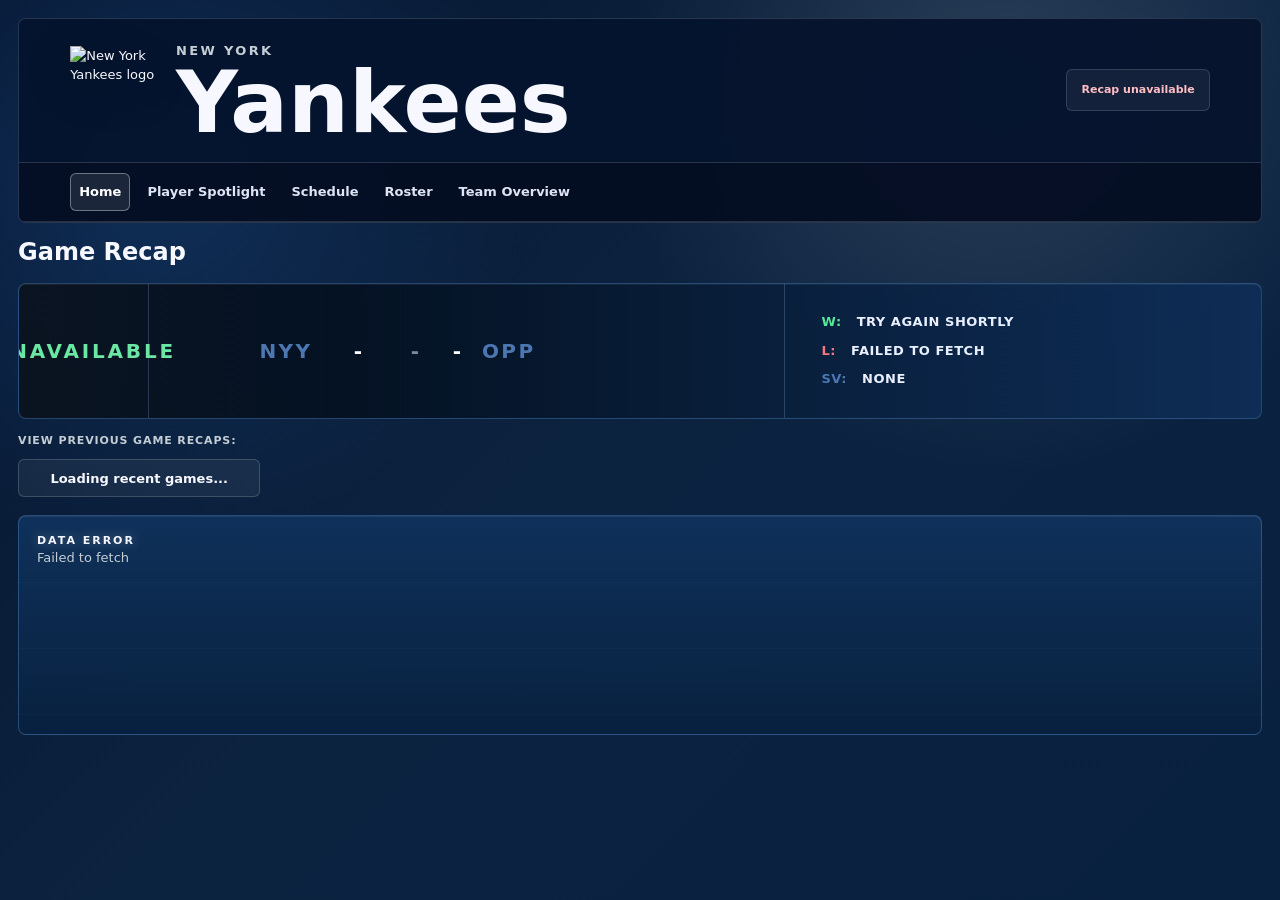
==== commit bb451cf3: "cleaned up the code to improve typography" ====
--- a/yankees/index.html
+++ b/yankees/index.html
@@ -47,13 +47,14 @@
 
       </section>
 
-      <section class="recent-games-section" aria-label="Previous Yankees game recaps">
+      <section class="recent-games-section" aria-label="Previous Yankees game recaps" hidden>
         <div class="recent-games-grid" id="recent-games-grid">
           <button class="recent-game-button" type="button" disabled>Loading recent games...</button>
         </div>
       </section>
 
       <section class="selected-recap-section" aria-label="Selected Yankees game recap">
+        <h2 class="page-heading recap-visible-title mb-3">Game Recap</h2>
         <h2 class="visually-hidden" id="recap-title">Loading Yankees recap</h2>
         <p class="visually-hidden" id="recap-subtitle">
           Pulling the latest completed game, boxscore totals, and play-by-play metrics.
@@ -72,6 +73,13 @@
             <p><span>L:</span> Loading loser</p>
             <p><span>SV:</span> Loading save</p>
           </div>
+        </div>
+      </section>
+
+      <section class="recap-selector-section" aria-label="Previous game recap selector">
+        <div class="recap-selector-header">View Previous Game Recaps:</div>
+        <div class="recap-button-row" id="recap-button-row">
+          <button class="recap-selector-button" type="button" disabled>Loading recent games...</button>
         </div>
       </section>
 
--- a/yankees/styles.css
+++ b/yankees/styles.css
@@ -1,13 +1,3 @@
-body {
-  min-height: 100vh;
-  color: var(--ink);
-  background:
-    radial-gradient(circle at 78% 10%, rgba(196, 206, 211, 0.16), transparent 30%),
-    radial-gradient(circle at 12% 20%, rgba(27, 79, 143, 0.38), transparent 28%),
-    linear-gradient(135deg, var(--swatch-deep) 0%, var(--yankees-navy) 48%, var(--swatch-shadow) 100%);
-  font-family: Inter, ui-sans-serif, system-ui, -apple-system, BlinkMacSystemFont, "Segoe UI", sans-serif;
-}
-
 .hero-panel {
   min-height: 0;
   border: 1px solid var(--line);
@@ -21,27 +11,99 @@
 
 .recent-games-section,
 .selected-recap-section,
+.recap-selector-section,
 .recap-section {
   padding-top: 14px;
 }
 
-.hero-panel .hero-heading {
-  max-width: none;
-  font-size: clamp(1.8rem, 4vw, 3.6rem);
-  font-weight: 800;
-  line-height: 1;
-}
-
-.hero-panel .hero-copy {
-  max-width: 62rem;
-  color: #dfe4f4;
-}
-
-.kicker,
-.eyebrow {
+.recap-visible-title {
+  margin: 0;
+}
+
+.recap-selector-section {
+  display: grid;
+  gap: 10px;
+}
+
+.recap-selector-header {
   color: var(--muted);
-  letter-spacing: 0.14em;
-  text-transform: uppercase;
+  font-size: var(--text-small);
+  font-weight: 700;
+  letter-spacing: 0.08em;
+  text-transform: uppercase;
+}
+
+.recap-button-row {
+  display: grid;
+  grid-template-columns: repeat(5, minmax(0, 1fr));
+  gap: 8px;
+}
+
+.recap-selector-button {
+  min-height: 38px;
+  border: 1px solid rgba(196, 206, 212, 0.22);
+  border-radius: 6px;
+  color: var(--ink);
+  background: rgba(255, 255, 255, 0.055);
+  display: inline-flex;
+  align-items: center;
+  justify-content: center;
+  gap: 8px;
+  min-width: 0;
+  padding: 0 12px;
+  font-size: var(--text-normal);
+  font-weight: 700;
+  white-space: nowrap;
+}
+
+.recap-selector-button.win {
+  border-color: rgba(103, 232, 162, 0.38);
+  background: rgba(31, 122, 75, 0.2);
+}
+
+.recap-selector-button.loss {
+  border-color: rgba(255, 143, 143, 0.42);
+  background: rgba(149, 45, 53, 0.22);
+}
+
+.recap-selector-button:hover,
+.recap-selector-button:focus,
+.recap-selector-button.active {
+  border-color: rgba(247, 248, 255, 0.72);
+  background: rgba(196, 206, 212, 0.14);
+}
+
+.recap-selector-button.win:hover,
+.recap-selector-button.win:focus,
+.recap-selector-button.win.active {
+  border-color: rgba(103, 232, 162, 0.76);
+  background: rgba(31, 122, 75, 0.28);
+}
+
+.recap-selector-button.loss:hover,
+.recap-selector-button.loss:focus,
+.recap-selector-button.loss.active {
+  border-color: rgba(255, 143, 143, 0.78);
+  background: rgba(149, 45, 53, 0.3);
+}
+
+.recap-selector-button .selector-date,
+.recap-selector-button .selector-score {
+  color: #f7f8ff;
+}
+
+.recap-selector-button .selector-result {
+  min-width: 1.25em;
+  font-weight: 800;
+  text-align: center;
+}
+
+.recap-selector-button.win .selector-result {
+  color: #67e8a2;
+}
+
+.recap-selector-button.loss .selector-result {
+  color: #ff8f8f;
 }
 
 .recent-games-grid {
@@ -52,58 +114,90 @@
 
 .recent-game-button {
   min-width: 0;
-  border: 1px solid rgba(77, 127, 190, 0.42);
+  border: 1px solid rgba(196, 206, 212, 0.28);
   border-radius: 8px;
   color: var(--ink);
-  background: linear-gradient(145deg, rgba(10, 31, 58, 0.94), rgba(5, 18, 41, 0.92));
-  display: grid;
-  gap: 10px;
-  padding: 14px;
-  text-align: left;
+  background:
+    linear-gradient(rgba(255, 255, 255, 0.018) 1px, transparent 1px),
+    linear-gradient(145deg, rgba(34, 64, 104, 0.96), rgba(18, 45, 82, 0.94));
+  background-size: 8px 8px, auto;
+  display: grid;
+  grid-template-rows: auto 1fr auto;
+  gap: 16px;
+  min-height: 208px;
+  padding: 20px 16px 18px;
+  text-align: center;
 }
 
 .recent-game-button:hover,
 .recent-game-button:focus,
 .recent-game-button.active {
-  border-color: rgba(196, 206, 212, 0.66);
-  background: linear-gradient(145deg, rgba(17, 52, 96, 0.98), rgba(8, 33, 63, 0.96));
+  border-color: rgba(247, 248, 255, 0.72);
+  background:
+    linear-gradient(rgba(255, 255, 255, 0.024) 1px, transparent 1px),
+    linear-gradient(145deg, rgba(50, 83, 126, 0.98), rgba(22, 58, 104, 0.96));
+  background-size: 8px 8px, auto;
 }
 
 .recent-game-date,
 .recent-game-result {
-  color: var(--muted);
-  font-size: var(--text-small);
+  justify-self: center;
+  color: #f7f8ff;
   font-weight: 800;
   letter-spacing: 0.08em;
   text-transform: uppercase;
+}
+
+.recent-game-date {
+  padding-bottom: 8px;
+  border-bottom: 2px solid rgba(196, 206, 212, 0.62);
 }
 
 .recent-game-matchup {
   min-width: 0;
-  display: grid;
-  grid-template-columns: 32px minmax(0, 1fr) auto minmax(0, 1fr) 32px;
-  gap: 8px;
+  width: min(100%, 288px);
+  display: grid;
+  grid-template-columns: 62px minmax(54px, 1fr) 16px minmax(54px, 1fr) 62px;
+  gap: 10px;
   align-items: center;
+  align-self: center;
+  justify-content: center;
+  justify-self: center;
 }
 
 .recent-game-matchup img {
-  width: 32px;
-  height: 32px;
+  width: clamp(44px, 5vw, 62px);
+  height: clamp(44px, 5vw, 62px);
+  border-radius: 8px;
+  background: rgba(247, 248, 255, 0.78);
   object-fit: contain;
+  opacity: 1;
+  padding: 6px;
+  filter: drop-shadow(0 8px 14px rgba(0, 0, 0, 0.22));
 }
 
 .recent-game-matchup strong {
   overflow: hidden;
-  font-size: 0.95rem;
-  font-weight: 800;
+  color: #fff;
+  font-weight: 800;
+  letter-spacing: 0.02em;
+  text-align: center;
   text-overflow: ellipsis;
   white-space: nowrap;
 }
 
 .recent-game-matchup i {
-  color: var(--muted);
+  color: rgba(196, 206, 212, 0.72);
   font-style: normal;
   font-weight: 800;
+  text-align: center;
+}
+
+.recent-game-result {
+  min-width: 96px;
+  border-radius: 4px;
+  background: rgba(196, 206, 212, 0.08);
+  padding: 7px 16px;
 }
 
 .recent-game-result.win {
@@ -143,7 +237,6 @@
   align-items: center;
   justify-content: center;
   padding: 0 18px;
-  font-size: clamp(1.2rem, 2vw, 1.75rem);
   font-weight: 800;
   letter-spacing: 0.14em;
   text-transform: uppercase;
@@ -153,11 +246,15 @@
   color: #ff8f8f;
 }
 
+.game-result-badge.in-progress {
+  color: #f6d365;
+}
+
 .game-score-strip {
   min-width: 0;
   display: grid;
-  grid-template-columns: 58px auto auto auto auto auto 58px;
-  gap: clamp(10px, 2vw, 22px);
+  grid-template-columns: 64px minmax(48px, auto) minmax(34px, auto) 18px minmax(34px, auto) minmax(48px, auto) 64px;
+  gap: clamp(8px, 1.4vw, 16px);
   align-items: center;
   justify-content: center;
   padding: 18px clamp(18px, 4vw, 38px);
@@ -166,29 +263,43 @@
 .team-logo {
   width: clamp(44px, 5vw, 64px);
   height: clamp(44px, 5vw, 64px);
+  border-radius: 8px;
+  background: rgba(247, 248, 255, 0.78);
   object-fit: contain;
+  padding: 6px;
+  filter: drop-shadow(0 8px 14px rgba(0, 0, 0, 0.22));
 }
 
 .game-score-strip span {
   color: #4c76b0;
-  font-size: clamp(1.5rem, 3.2vw, 2.5rem);
   font-weight: 800;
   letter-spacing: 0.12em;
   line-height: 1;
+  text-align: center;
 }
 
 .game-score-strip strong {
   color: #fff;
-  font-size: clamp(2.5rem, 5.7vw, 4.25rem);
   font-weight: 800;
   line-height: 0.9;
+  text-align: center;
 }
 
 .game-score-strip i {
   color: rgba(196, 206, 212, 0.64);
-  font-size: clamp(1.8rem, 3vw, 2.5rem);
   font-style: normal;
   font-weight: 800;
+  text-align: center;
+}
+
+.live-inning-detail {
+  grid-column: 1 / -1;
+  justify-self: center;
+  color: #f6d365;
+  font-size: var(--text-small);
+  font-weight: 700;
+  letter-spacing: 0.08em;
+  text-transform: uppercase;
 }
 
 .game-decisions {
@@ -205,7 +316,6 @@
   margin: 0;
   overflow: hidden;
   color: #f7f8ff;
-  font-size: clamp(1rem, 2vw, 1.35rem);
   font-weight: 800;
   letter-spacing: 0.04em;
   line-height: 1.1;
@@ -225,6 +335,11 @@
 
 .game-decisions .save-label {
   color: #4c76b0;
+}
+
+.game-decisions .live-label,
+.game-decisions .inning-label {
+  color: #f6d365;
 }
 
 .recap-loading {
@@ -257,7 +372,6 @@
 .recap-column h3 {
   margin: 0;
   color: #f4f7ff;
-  font-size: 1.05rem;
   font-weight: 800;
   letter-spacing: 0.18em;
   line-height: 1.2;
@@ -290,7 +404,6 @@
   min-width: 0;
   overflow-wrap: anywhere;
   color: rgba(196, 206, 212, 0.78);
-  font-size: var(--text-normal);
   font-weight: 800;
   letter-spacing: 0.12em;
   text-transform: uppercase;
@@ -299,7 +412,6 @@
 .recap-row strong,
 .bar-stat-heading strong {
   color: #f7f8ff;
-  font-size: 1.35rem;
   font-weight: 800;
   line-height: 1;
   text-align: right;
@@ -365,14 +477,12 @@
 
 .metric-feature strong {
   color: #fff;
-  font-size: clamp(2rem, 5vw, 3rem);
   font-weight: 800;
   line-height: 1;
 }
 
 .metric-feature strong small {
   color: rgba(196, 206, 212, 0.78);
-  font-size: 0.95rem;
   font-weight: 800;
 }
 
@@ -391,6 +501,10 @@
 }
 
 @media (max-width: 1199.98px) {
+  .recap-button-row {
+    grid-template-columns: repeat(2, minmax(0, 1fr));
+  }
+
   .recent-games-grid {
     grid-template-columns: repeat(2, minmax(0, 1fr));
   }
@@ -409,10 +523,6 @@
     align-content: center;
   }
 
-  .game-decisions p {
-    font-size: 0.95rem;
-  }
-
   .recap-grid {
     grid-template-columns: repeat(2, minmax(0, 1fr));
   }
@@ -438,7 +548,7 @@
   }
 
   .game-score-strip {
-    grid-template-columns: 42px auto auto auto auto auto 42px;
+    grid-template-columns: 42px minmax(34px, auto) minmax(24px, auto) 14px minmax(24px, auto) minmax(34px, auto) 42px;
     padding: 22px 16px;
   }
 
@@ -456,19 +566,33 @@
     grid-template-columns: 1fr;
   }
 
-  .hero-panel .hero-heading {
-    font-size: clamp(1.6rem, 8vw, 2.4rem);
-  }
 }
 
 @media (max-width: 575.98px) {
+  .recap-button-row {
+    grid-template-columns: 1fr;
+  }
+
+  .recap-selector-button {
+    width: 100%;
+    justify-content: center;
+    white-space: normal;
+    text-align: center;
+  }
+
+  .recent-game-button {
+    min-height: 178px;
+    gap: 12px;
+    padding: 16px 12px;
+  }
+
   .last-game-card {
     min-height: 0;
   }
 
   .game-score-strip {
-    grid-template-columns: 34px auto auto auto auto auto 34px;
-    gap: 8px;
+    grid-template-columns: 34px minmax(30px, auto) minmax(22px, auto) 12px minmax(22px, auto) minmax(30px, auto) 34px;
+    gap: 6px;
   }
 
   .team-logo {
@@ -476,25 +600,15 @@
     height: 34px;
   }
 
-  .game-score-strip span {
-    font-size: 1rem;
-  }
-
-  .game-score-strip strong {
-    font-size: 2rem;
-  }
-
-  .game-score-strip i {
-    font-size: 1.4rem;
-  }
-
   .recent-game-matchup {
-    grid-template-columns: 28px minmax(0, 1fr) auto minmax(0, 1fr) 28px;
+    width: min(100%, 210px);
+    grid-template-columns: 38px minmax(44px, 1fr) 14px minmax(44px, 1fr) 38px;
+    gap: 8px;
   }
 
   .recent-game-matchup img {
-    width: 28px;
-    height: 28px;
+    width: 38px;
+    height: 38px;
   }
 
   .recap-column {
@@ -506,12 +620,4 @@
     min-height: 44px;
   }
 
-  .recap-row strong,
-  .bar-stat-heading strong {
-    font-size: 1.12rem;
-  }
-
-  .metric-feature strong {
-    font-size: 2rem;
-  }
-}
+}
--- a/yankees/shared.css
+++ b/yankees/shared.css
@@ -33,6 +33,10 @@
   line-height: 1.5;
 }
 
+[hidden] {
+  display: none !important;
+}
+
 strong,
 b {
   font-weight: 700;
@@ -52,6 +56,10 @@
 }
 
 .brand-lockup {
+  min-width: 0;
+}
+
+.brand-lockup > div {
   min-width: 0;
 }
 
@@ -82,9 +90,8 @@
   display: none;
   align-items: center;
   justify-content: space-between;
-  font-size: var(--text-small);
+  font-size: var(--text-normal);
   font-weight: 600;
-  text-transform: uppercase;
 }
 
 .site-nav summary::-webkit-details-marker {
@@ -135,7 +142,7 @@
   display: inline-flex;
   align-items: center;
   padding: 0 12px;
-  font-size: var(--text-small);
+  font-size: var(--text-normal);
   font-weight: 600;
   text-decoration: none;
 }
@@ -169,7 +176,7 @@
   display: inline-flex;
   align-items: center;
   padding: 0 12px;
-  font-size: var(--text-small);
+  font-size: var(--text-normal);
   font-weight: 600;
 }
 
@@ -186,7 +193,7 @@
   font-weight: 800;
   line-height: 1.1;
   letter-spacing: 0;
-  text-transform: uppercase;
+  text-transform: none;
 }
 
 .page-heading,
@@ -200,13 +207,16 @@
   font-weight: 700;
   line-height: 1.25;
   letter-spacing: 0;
-  text-transform: uppercase;
+  text-transform: none;
 }
 
 .standing-line,
 .matchup,
 .summary-strip strong,
-.compact .stat-card strong {
+.compact .stat-card strong,
+.game-result-badge,
+.game-score-strip span,
+.game-score-strip i {
   font-size: 1.25rem;
   font-weight: 600;
 }
@@ -238,9 +248,34 @@
 .roster-tab,
 .position-heading,
 .pagination-summary,
-.pagination-button {
+.pagination-button,
+.transaction-badge,
+.recent-window-button,
+.recent-game-date,
+.recent-game-result,
+.recap-column h3,
+.recap-row span,
+.bar-stat-heading span,
+.metric-feature span,
+.metric-feature em,
+.preview-row small,
+.spotlight-mini small,
+.form-row small,
+.spotlight .bio-row span:first-child {
   font-size: var(--text-small);
   font-weight: 600;
+}
+
+.kicker,
+.eyebrow,
+.card-kicker,
+.panel-kicker,
+.label-small,
+.section-label,
+.player-meta {
+  color: var(--muted);
+  letter-spacing: 0.14em;
+  text-transform: uppercase;
 }
 
 .status-pill {
@@ -257,10 +292,75 @@
 }
 
 .btn-control,
+.nav-home-link {
+  min-height: 42px;
+  border-radius: 6px;
+  display: inline-flex;
+  align-items: center;
+  justify-content: center;
+  padding-inline: 14px;
+}
+
+.btn-control {
+  border: 1px solid rgba(255, 255, 255, 0.16);
+  color: var(--ink);
+  background: rgba(255, 255, 255, 0.06);
+}
+
+.btn-control.active,
+.btn-control:hover,
+.btn-control:focus {
+  border-color: var(--line-bright);
+  color: #fff;
+  background: rgba(196, 206, 211, 0.16);
+}
+
+.btn-yankees {
+  border-color: rgba(255, 255, 255, 0.16);
+  color: var(--ink);
+  background: linear-gradient(135deg, var(--yankees-navy), var(--swatch-mid));
+}
+
+.btn-yankees:hover,
+.btn-yankees:focus {
+  border-color: rgba(255, 255, 255, 0.32);
+  color: #fff;
+  background: linear-gradient(135deg, var(--swatch-mid), var(--swatch-shadow));
+}
+
+.form-control {
+  border-color: var(--line);
+  color: var(--ink);
+  background-color: rgba(3, 6, 20, 0.82);
+}
+
+.form-control:focus {
+  border-color: var(--line-bright);
+  color: var(--ink);
+  background-color: rgba(3, 6, 20, 0.92);
+  box-shadow: 0 0 0 0.25rem rgba(196, 206, 211, 0.18);
+}
+
+.form-control::placeholder {
+  color: #7d8498;
+}
+
+.btn-control,
 .btn-yankees,
 .btn-section,
 .result-button span,
-.mini-stat {
+.mini-stat,
+.game-result-badge,
+.recent-game-matchup strong,
+.recent-game-matchup i,
+.game-score-strip span,
+.game-score-strip i,
+.game-decisions p,
+.recap-column h3,
+.recap-row strong,
+.bar-stat-heading strong,
+.metric-feature strong,
+.metric-feature strong small {
   font-weight: 700;
 }
 
@@ -278,131 +378,15 @@
 .feed p,
 .roster-link span,
 .insight-panel p,
-.btn-control,
-.btn-yankees {
-  font-size: var(--text-normal);
-  font-weight: 400;
-}
-
-.record-line,
-.metric-value span,
-.player-name,
-.stat-card strong {
-  font-size: 2rem;
-  font-weight: 800;
-}
-
-.brand-title {
-  font-size: calc(clamp(2.024rem, 5.52vw, 4.152rem) + 1.2rem);
-  font-weight: 800;
-  line-height: 0.88;
-}
-
-.brand-kicker {
-  font-size: var(--text-normal);
-  font-weight: 700;
-  letter-spacing: 0.18em;
-}
-
-@media (max-width: 575.98px) {
-  .site-shell,
-  .app-shell {
-    padding: 10px;
-  }
-
-  .topbar {
-    padding-inline: 16px;
-  }
-
-  .brand-lockup {
-    align-items: flex-start !important;
-  }
-
-  .brand-logo {
-    height: 4rem;
-  }
-
-  .brand-title {
-    font-size: 4rem;
-  }
-
-  .brand-kicker {
-    font-size: var(--text-small);
-  }
-
-  .site-nav {
-    display: block;
-  }
-
-  .site-nav summary {
-    display: flex;
-    padding-inline: 16px;
-  }
-
-  .site-nav-links {
-    display: none;
-    padding: 0 16px 12px;
-  }
-
-  .site-nav[open] .site-nav-links {
-    display: grid;
-    grid-template-columns: 1fr;
-  }
-
-  .site-nav-link {
-    width: 100%;
-  }
-
-  .desktop-site-nav {
-    display: none;
-  }
-
-  .header-actions,
-  .status-pill,
-  .nav-home-link {
-    width: 100%;
-  }
-}
-
-body {
-  font-size: var(--text-normal);
-}
-
-.site-nav summary,
-.site-nav-link,
-.desktop-site-nav .nav-link,
-.kicker,
-.eyebrow,
-.card-kicker,
-.panel-kicker,
-.label-small,
-.section-label,
-.player-meta,
-.status-pill,
-.preview-label,
-.preview-loading,
-.result-button small,
-.roster-link small,
-.feed small,
-.table th,
-.stat-card span,
-.metric-badge,
-.metric-row strong,
-.metric-value small,
-.game-status,
-.weekday-row span,
-.day-number,
-.position-heading,
-.roster-tab,
-.transaction-badge,
-.pagination-summary,
-.pagination-button,
-.recent-window-button,
-#recent-summary,
-#roster-count,
-#transaction-window,
-.spotlight .bio-row span:first-child {
-  font-size: var(--text-small);
+.spotlight .recent-form-bar,
+.preview-row strong,
+.spotlight-mini strong,
+.form-row strong,
+.form-row b,
+.preview-row > span:last-child,
+.mini-stat,
+.game-decisions p {
+  font-size: var(--text-normal);
 }
 
 .hero-copy,
@@ -414,32 +398,115 @@
 .player-bio,
 .bio-row,
 .table td,
-.result-button span,
 .form-control,
 .feed p,
 .roster-link span,
-.insight-panel p,
+.insight-panel p {
+  font-weight: 400;
+}
+
 .btn-control,
 .btn-yankees,
-.spotlight .recent-form-bar,
-.preview-row strong,
-.spotlight-mini strong,
-.form-row strong,
-.form-row b,
-.preview-row > span:last-child,
-.mini-stat,
-.standing-line,
-.metric-value span {
-  font-size: var(--text-normal);
-}
-
-.preview-row small,
-.spotlight-mini small,
-.form-row small,
-.metric-badge,
-.metric-row strong,
-.metric-value small {
-  font-size: var(--text-small);
+.btn-section,
+.nav-home-link {
+  font-size: var(--text-normal);
+  font-weight: 700;
+}
+
+.recent-game-matchup strong,
+.recent-game-matchup i,
+.recap-row strong,
+.bar-stat-heading strong {
+  font-size: var(--text-normal);
+  font-weight: 700;
+}
+
+.record-line,
+.metric-value span,
+.player-name,
+.stat-card strong,
+.metric-feature strong {
+  font-size: 2rem;
+  font-weight: 800;
+}
+
+.game-score-strip strong {
+  font-size: 1.25rem;
+  font-weight: 700;
+}
+
+.brand-title {
+  font-size: calc(clamp(2.024rem, 5.52vw, 4.152rem) + 1.2rem);
+  font-weight: 800;
+  line-height: 0.88;
+}
+
+.brand-kicker {
+  font-size: var(--text-normal);
+  font-weight: 700;
+  letter-spacing: 0.18em;
+}
+
+@media (max-width: 575.98px) {
+  .site-shell,
+  .app-shell {
+    padding: 10px;
+  }
+
+  .topbar {
+    padding-inline: 16px;
+  }
+
+  .brand-lockup {
+    align-items: flex-start !important;
+  }
+
+  .brand-logo {
+    height: 4rem;
+  }
+
+  .brand-title {
+    max-width: calc(100vw - 112px);
+    font-size: clamp(2.25rem, 12vw, 3rem);
+    line-height: 0.92;
+  }
+
+  .brand-kicker {
+    font-size: var(--text-small);
+  }
+
+  .site-nav {
+    display: block;
+  }
+
+  .site-nav summary {
+    display: flex;
+    padding-inline: 16px;
+  }
+
+  .site-nav-links {
+    display: none;
+    padding: 0 16px 12px;
+  }
+
+  .site-nav[open] .site-nav-links {
+    display: grid;
+    grid-template-columns: 1fr;
+  }
+
+  .site-nav-link {
+    width: 100%;
+  }
+
+  .desktop-site-nav {
+    display: none;
+  }
+
+  .header-actions,
+  .status-pill,
+  .nav-home-link {
+    width: 100%;
+  }
 }
 
 .schedule-panel .month-summary,
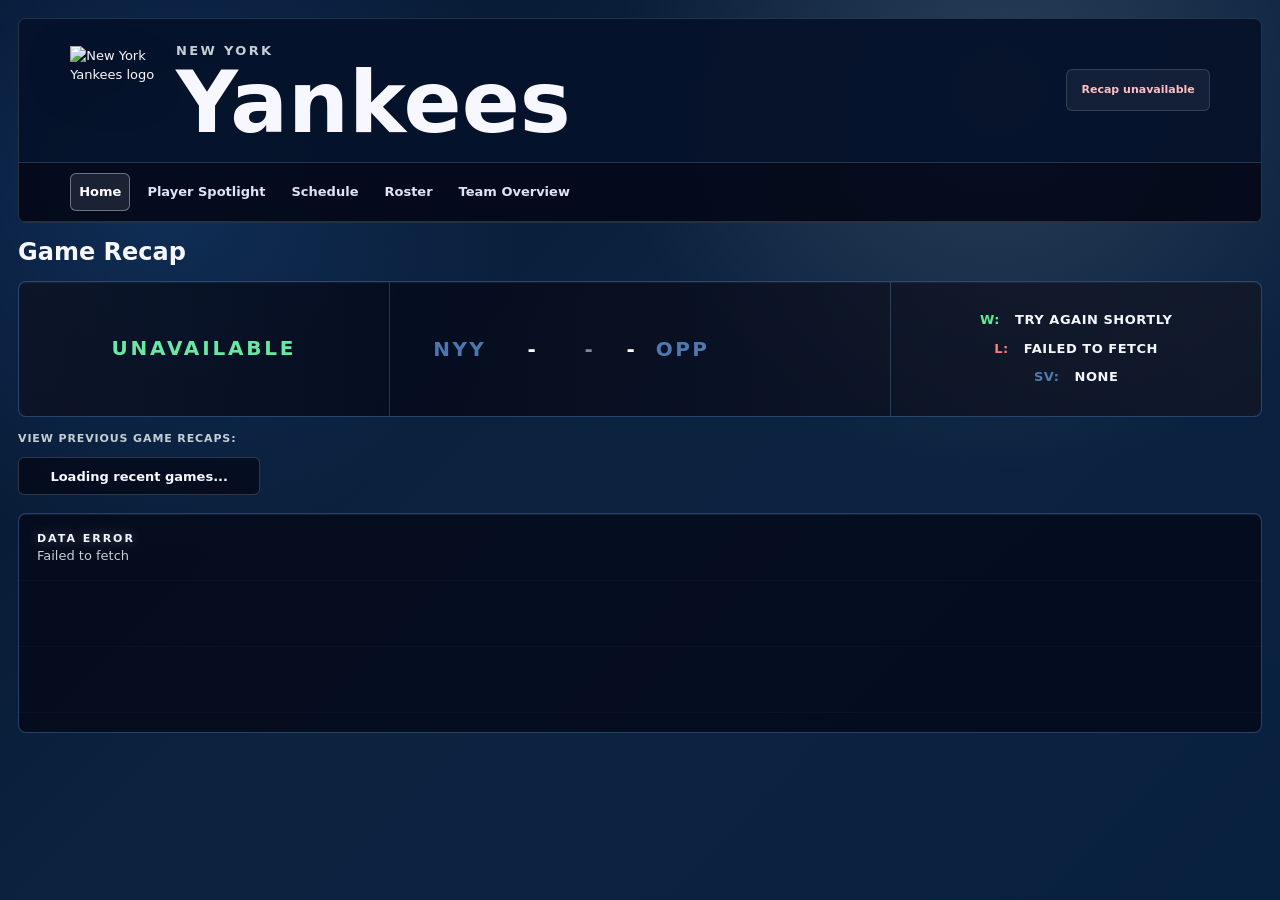
==== commit 3ca6db52: "fixed spacing issues for body of sub-pages" ====
--- a/yankees/index.html
+++ b/yankees/index.html
@@ -54,7 +54,7 @@
       </section>
 
       <section class="selected-recap-section" aria-label="Selected Yankees game recap">
-        <h2 class="page-heading recap-visible-title mb-3">Game Recap</h2>
+        <h2 class="page-heading site-page-title recap-visible-title">Game Recap</h2>
         <h2 class="visually-hidden" id="recap-title">Loading Yankees recap</h2>
         <p class="visually-hidden" id="recap-subtitle">
           Pulling the latest completed game, boxscore totals, and play-by-play metrics.
--- a/yankees/styles.css
+++ b/yankees/styles.css
@@ -2,7 +2,7 @@
   min-height: 0;
   border: 1px solid var(--line);
   border-radius: 8px;
-  background: rgba(6, 21, 46, 0.9);
+  background: var(--card-bg-strong);
 }
 
 .hero-panel::after {
@@ -44,7 +44,7 @@
   border: 1px solid rgba(196, 206, 212, 0.22);
   border-radius: 6px;
   color: var(--ink);
-  background: rgba(255, 255, 255, 0.055);
+  background: var(--card-bg);
   display: inline-flex;
   align-items: center;
   justify-content: center;
@@ -58,12 +58,16 @@
 
 .recap-selector-button.win {
   border-color: rgba(103, 232, 162, 0.38);
-  background: rgba(31, 122, 75, 0.2);
+  background:
+    linear-gradient(135deg, rgba(31, 122, 75, 0.22), transparent 62%),
+    var(--card-bg);
 }
 
 .recap-selector-button.loss {
   border-color: rgba(255, 143, 143, 0.42);
-  background: rgba(149, 45, 53, 0.22);
+  background:
+    linear-gradient(135deg, rgba(149, 45, 53, 0.24), transparent 62%),
+    var(--card-bg);
 }
 
 .recap-selector-button:hover,
@@ -77,14 +81,18 @@
 .recap-selector-button.win:focus,
 .recap-selector-button.win.active {
   border-color: rgba(103, 232, 162, 0.76);
-  background: rgba(31, 122, 75, 0.28);
+  background:
+    linear-gradient(135deg, rgba(31, 122, 75, 0.3), transparent 62%),
+    var(--card-bg);
 }
 
 .recap-selector-button.loss:hover,
 .recap-selector-button.loss:focus,
 .recap-selector-button.loss.active {
   border-color: rgba(255, 143, 143, 0.78);
-  background: rgba(149, 45, 53, 0.3);
+  background:
+    linear-gradient(135deg, rgba(149, 45, 53, 0.32), transparent 62%),
+    var(--card-bg);
 }
 
 .recap-selector-button .selector-date,
@@ -119,7 +127,7 @@
   color: var(--ink);
   background:
     linear-gradient(rgba(255, 255, 255, 0.018) 1px, transparent 1px),
-    linear-gradient(145deg, rgba(34, 64, 104, 0.96), rgba(18, 45, 82, 0.94));
+    var(--card-bg);
   background-size: 8px 8px, auto;
   display: grid;
   grid-template-rows: auto 1fr auto;
@@ -135,7 +143,7 @@
   border-color: rgba(247, 248, 255, 0.72);
   background:
     linear-gradient(rgba(255, 255, 255, 0.024) 1px, transparent 1px),
-    linear-gradient(145deg, rgba(50, 83, 126, 0.98), rgba(22, 58, 104, 0.96));
+    rgba(3, 6, 20, 0.86);
   background-size: 8px 8px, auto;
 }
 
@@ -214,10 +222,10 @@
   min-height: 136px;
   border: 1px solid rgba(77, 127, 190, 0.5);
   border-radius: 8px;
-  background: linear-gradient(90deg, rgba(3, 12, 24, 0.96), rgba(8, 33, 63, 0.96));
+  background: var(--card-bg);
   box-shadow: inset 0 1px 0 rgba(255, 255, 255, 0.06);
   display: grid;
-  grid-template-columns: 130px minmax(360px, 1fr) minmax(330px, 0.75fr);
+  grid-template-columns: minmax(180px, 1fr) minmax(460px, 1.35fr) minmax(180px, 1fr);
   align-items: center;
 }
 
@@ -226,7 +234,7 @@
   position: absolute;
   inset: 0;
   pointer-events: none;
-  background: linear-gradient(90deg, rgba(196, 206, 212, 0.04), transparent 26%, rgba(59, 130, 246, 0.12));
+  background: linear-gradient(90deg, rgba(196, 206, 212, 0.04), transparent 32%, rgba(196, 206, 212, 0.06));
 }
 
 .game-result-badge {
@@ -239,7 +247,10 @@
   padding: 0 18px;
   font-weight: 800;
   letter-spacing: 0.14em;
-  text-transform: uppercase;
+  line-height: 1.35;
+  text-align: center;
+  text-transform: uppercase;
+  white-space: normal;
 }
 
 .game-result-badge.loss {
@@ -252,11 +263,13 @@
 
 .game-score-strip {
   min-width: 0;
+  width: 100%;
   display: grid;
   grid-template-columns: 64px minmax(48px, auto) minmax(34px, auto) 18px minmax(34px, auto) minmax(48px, auto) 64px;
   gap: clamp(8px, 1.4vw, 16px);
   align-items: center;
   justify-content: center;
+  justify-self: center;
   padding: 18px clamp(18px, 4vw, 38px);
 }
 
@@ -308,8 +321,10 @@
   border-left: 1px solid rgba(96, 126, 166, 0.38);
   display: grid;
   align-content: center;
+  justify-items: center;
   gap: 14px;
   padding: 22px clamp(22px, 3vw, 36px);
+  text-align: center;
 }
 
 .game-decisions p {
@@ -319,9 +334,11 @@
   font-weight: 800;
   letter-spacing: 0.04em;
   line-height: 1.1;
+  text-align: center;
   text-overflow: ellipsis;
   text-transform: uppercase;
   white-space: nowrap;
+  width: 100%;
 }
 
 .game-decisions span {
@@ -363,7 +380,7 @@
   border-radius: 8px;
   background:
     linear-gradient(rgba(255, 255, 255, 0.018) 1px, transparent 1px),
-    linear-gradient(180deg, rgba(16, 50, 92, 0.95), rgba(8, 33, 63, 0.98));
+    var(--card-bg);
   background-size: 100% 66px, auto;
   box-shadow: inset 0 1px 0 rgba(255, 255, 255, 0.06);
   padding: 18px 18px 22px;
@@ -510,17 +527,11 @@
   }
 
   .last-game-card {
-    grid-template-columns: 120px minmax(0, 1fr);
+    grid-template-columns: minmax(150px, 1fr) minmax(360px, 1.35fr) minmax(150px, 1fr);
   }
 
   .game-decisions {
-    grid-column: 1 / -1;
-    min-height: 84px;
-    border-top: 1px solid rgba(96, 126, 166, 0.38);
-    border-left: 0;
-    display: grid;
-    grid-template-columns: repeat(3, minmax(0, 1fr));
-    align-content: center;
+    border-left: 1px solid rgba(96, 126, 166, 0.38);
   }
 
   .recap-grid {
--- a/yankees/shared.css
+++ b/yankees/shared.css
@@ -14,6 +14,8 @@
   --line-bright: rgba(196, 206, 211, 0.48);
   --panel: rgba(12, 35, 64, 0.84);
   --panel-strong: rgba(6, 21, 46, 0.94);
+  --card-bg: rgba(3, 6, 20, 0.72);
+  --card-bg-strong: rgba(5, 10, 28, 0.82);
   --green: #4db38a;
   --shadow: 0 24px 80px rgba(0, 0, 0, 0.34);
   --text-normal: 0.8125rem;
@@ -194,6 +196,10 @@
   line-height: 1.1;
   letter-spacing: 0;
   text-transform: none;
+}
+
+.site-page-title {
+  margin: 0 0 14px;
 }
 
 .page-heading,
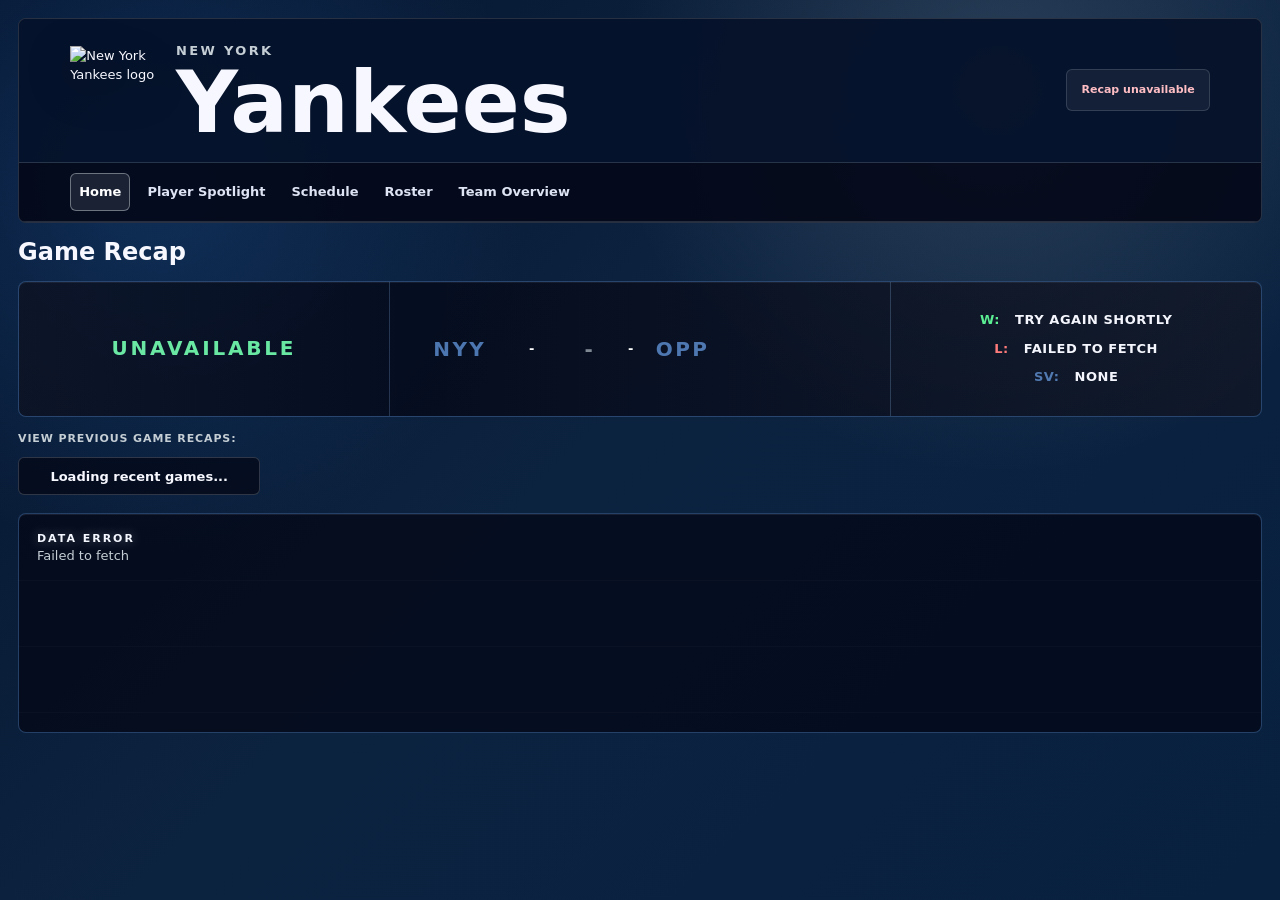
==== commit 4b2575e2: "reconfiguring player splotlight to add more stats" ====
--- a/yankees/index.html
+++ b/yankees/index.html
@@ -63,9 +63,9 @@
           <div class="game-result-badge">Final</div>
           <div class="game-score-strip">
             <span>NYY</span>
-            <strong>-</strong>
+            <strong class="stat-number">-</strong>
             <i aria-hidden="true">-</i>
-            <strong>-</strong>
+            <strong class="stat-number">-</strong>
             <span>OPP</span>
           </div>
           <div class="game-decisions">
--- a/yankees/shared.css
+++ b/yankees/shared.css
@@ -20,6 +20,7 @@
   --shadow: 0 24px 80px rgba(0, 0, 0, 0.34);
   --text-normal: 0.8125rem;
   --text-small: 0.6875rem;
+  --stat-number-size: 1rem;
 }
 
 body {
@@ -219,7 +220,6 @@
 .standing-line,
 .matchup,
 .summary-strip strong,
-.compact .stat-card strong,
 .game-result-badge,
 .game-score-strip span,
 .game-score-strip i {
@@ -267,7 +267,7 @@
 .preview-row small,
 .spotlight-mini small,
 .form-row small,
-.spotlight .bio-row span:first-child {
+.player-spotlight-page .bio-row span:first-child {
   font-size: var(--text-small);
   font-weight: 600;
 }
@@ -384,7 +384,7 @@
 .feed p,
 .roster-link span,
 .insight-panel p,
-.spotlight .recent-form-bar,
+.player-spotlight-page .recent-form-bar,
 .preview-row strong,
 .spotlight-mini strong,
 .form-row strong,
@@ -420,24 +420,27 @@
 }
 
 .recent-game-matchup strong,
-.recent-game-matchup i,
+.recent-game-matchup i {
+  font-size: var(--text-normal);
+  font-weight: 700;
+}
+
 .recap-row strong,
 .bar-stat-heading strong {
-  font-size: var(--text-normal);
-  font-weight: 700;
-}
-
-.record-line,
-.metric-value span,
-.player-name,
-.stat-card strong,
-.metric-feature strong {
-  font-size: 2rem;
+  font-weight: 700;
+}
+
+.stat-number {
+  font-size: var(--stat-number-size);
   font-weight: 800;
+  line-height: 1;
+}
+
+.stat-number small {
+  font-size: var(--text-small);
 }
 
 .game-score-strip strong {
-  font-size: 1.25rem;
   font-weight: 700;
 }
 
